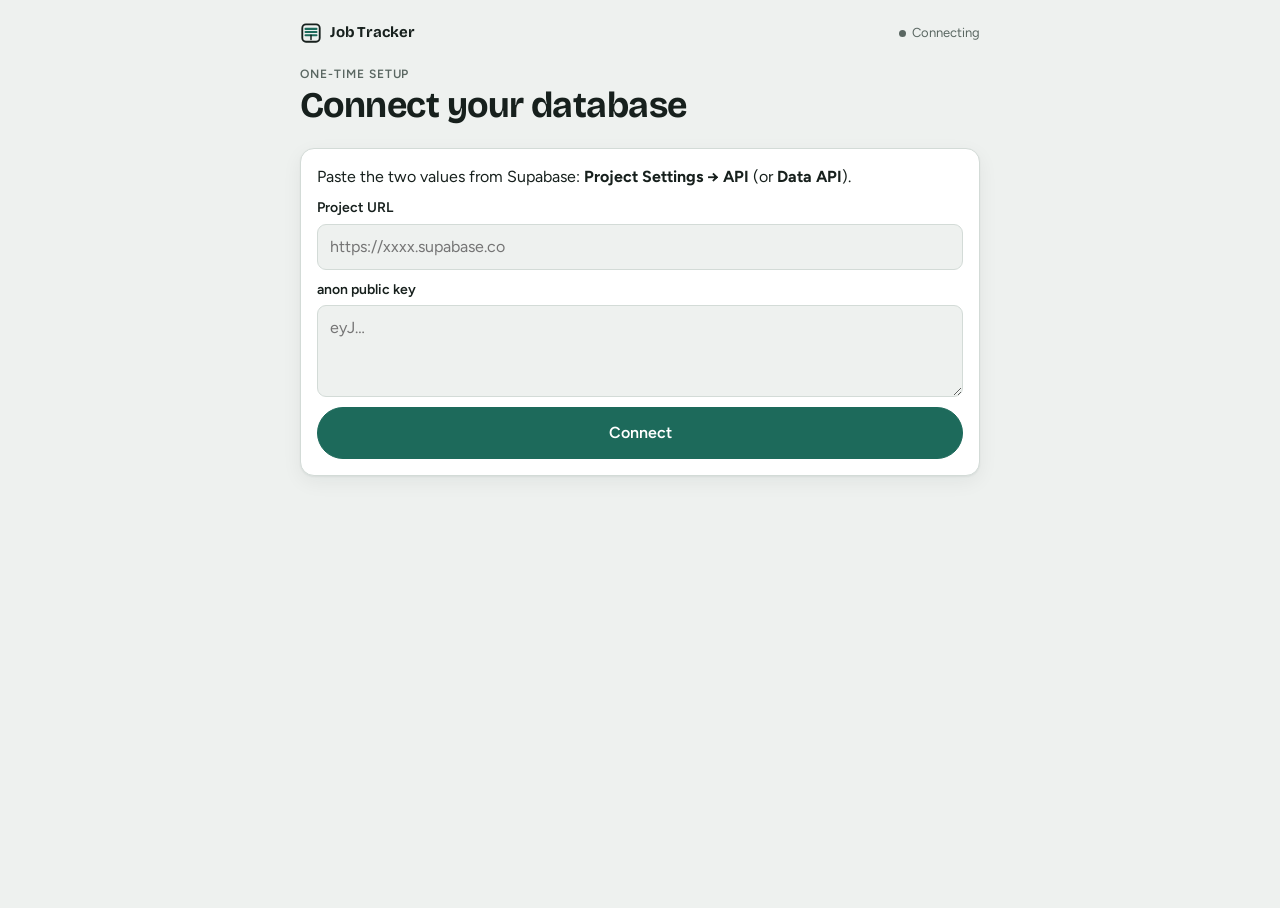
==== app/index.html @ e14c5227 "Job Tracker app: full-screen, offline-first, synced through Supabase Standalone installable web app " ====
<!doctype html>
<html lang="en">
<head>
<meta charset="utf-8">
<meta name="viewport" content="width=device-width, initial-scale=1, viewport-fit=cover">
<title>Job Tracker</title>
<meta name="description" content="Window covering jobs from first call to install check-in. Works offline and syncs between your devices.">
<meta name="theme-color" content="#eef1ef" media="(prefers-color-scheme: light)">
<meta name="theme-color" content="#0f1412" media="(prefers-color-scheme: dark)">
<meta name="apple-mobile-web-app-capable" content="yes">
<meta name="mobile-web-app-capable" content="yes">
<meta name="apple-mobile-web-app-title" content="Job Tracker">
<meta name="apple-mobile-web-app-status-bar-style" content="black-translucent">
<link rel="manifest" href="manifest.webmanifest">
<link rel="icon" href="icon.svg" type="image/svg+xml">
<link rel="apple-touch-icon" href="apple-touch-icon.png">
<link rel="preconnect" href="https://fonts.googleapis.com">
<link rel="preconnect" href="https://fonts.gstatic.com" crossorigin>
<link rel="stylesheet" href="https://fonts.googleapis.com/css2?family=Bricolage+Grotesque:opsz,wght@12..96,500;12..96,700&family=Figtree:wght@400;500;600;700&display=swap">
<style>
/* Layout: one narrow column like a phone app, fixed tab bar at the bottom, sheets slide up for every form.
   Look: cool stone neutrals with a deep fabric-teal accent; the job's progress is drawn as window slats. */
:root {
  --bg: #eef1ef;
  --surface: #ffffff;
  --sunk: #e3e8e5;
  --ink: #17201d;
  --muted: #5a6762;
  --line: #d3dbd7;
  --accent: #1d6a5b;
  --accent-ink: #ffffff;
  --accent-soft: #d6e9e3;
  --warn: #a8571f;
  --warn-soft: #f6e4d6;
  --danger: #b03a32;
  --ev-sales: #4f6d8f;
  --ev-measure: #82699a;
  --ev-install: #3f8256;
  --ev-meeting: #3d8590;
  --ev-other: #8c867c;
  --ev-prewire: #a8822f;
  --ev-service: #a9524a;
  --shadow: 0 1px 2px rgba(20, 35, 30, .06), 0 6px 20px rgba(20, 35, 30, .06);
  --font-display: "Bricolage Grotesque", "Figtree", system-ui, sans-serif;
  --font-body: "Figtree", system-ui, -apple-system, "Segoe UI", sans-serif;
  --r: 14px;
  --r-sm: 9px;
}
@media (prefers-color-scheme: dark) {
  :root:not([data-theme="light"]) {
    --bg: #0f1412; --surface: #182019; --sunk: #121815; --ink: #e4ebe7; --muted: #95a39d; --line: #2a3430;
    --accent: #5cbfa6; --accent-ink: #08201a; --accent-soft: #1b3830; --warn: #e39a62; --warn-soft: #3a2719; --danger: #ec7a70;
    --ev-sales: #7f9fc4; --ev-measure: #b29bcb; --ev-install: #73b98a; --ev-meeting: #6fb7c1; --ev-other: #aaa498; --ev-prewire: #d1ab5b; --ev-service: #d58479;
    --shadow: 0 1px 2px rgba(0, 0, 0, .3), 0 6px 20px rgba(0, 0, 0, .25);
    color-scheme: dark;
  }
}
:root[data-theme="dark"] {
  --bg: #0f1412; --surface: #182019; --sunk: #121815; --ink: #e4ebe7; --muted: #95a39d; --line: #2a3430;
  --accent: #5cbfa6; --accent-ink: #08201a; --accent-soft: #1b3830; --warn: #e39a62; --warn-soft: #3a2719; --danger: #ec7a70;
  --ev-sales: #7f9fc4; --ev-measure: #b29bcb; --ev-install: #73b98a; --ev-meeting: #6fb7c1; --ev-other: #aaa498; --ev-prewire: #d1ab5b; --ev-service: #d58479;
  --shadow: 0 1px 2px rgba(0, 0, 0, .3), 0 6px 20px rgba(0, 0, 0, .25);
  color-scheme: dark;
}

* { box-sizing: border-box; -webkit-tap-highlight-color: transparent; }
/* App-style scrolling: the page itself stays put and only the content scrolls, with no rubber-band stretch. */
html { height: 100%; overflow: hidden; overscroll-behavior: none; color-scheme: light; }
body { height: 100%; overflow-y: auto; overscroll-behavior: none; -webkit-overflow-scrolling: touch; touch-action: manipulation; }
button, a, .row, .day, .chip { -webkit-user-select: none; user-select: none; -webkit-touch-callout: none; }
body {
  background: var(--bg); color: var(--ink);
  font-family: var(--font-body); font-size: 16px; line-height: 1.45;
  -webkit-font-smoothing: antialiased;
  padding-left: max(16px, env(safe-area-inset-left, 0px));
  padding-right: max(16px, env(safe-area-inset-right, 0px));
}
button, input, select, textarea { font: inherit; color: inherit; }
a { color: var(--accent); }
:focus-visible { outline: 2px solid var(--accent); outline-offset: 2px; border-radius: 6px; }
.num { font-variant-numeric: tabular-nums; }

#app { max-width: 680px; margin: 0 auto; padding-block: calc(14px + env(safe-area-inset-top, 0px)) 110px; display: flex; flex-direction: column; gap: 22px; }

/* Top status line */
.topline { display: flex; align-items: center; justify-content: space-between; gap: 12px; font-size: 13px; color: var(--muted); }
.brand { display: flex; align-items: center; gap: 8px; font-family: var(--font-display); font-weight: 700; font-size: 15px; color: var(--ink); letter-spacing: -.01em; }
.brand svg { width: 22px; height: 22px; }
.sync { display: inline-flex; align-items: center; gap: 6px; }
.sync i { width: 7px; height: 7px; border-radius: 50%; background: var(--accent); display: inline-block; }
.sync.saving i { background: var(--warn); }
.sync.off i { background: var(--muted); }

h1, h2, h3 { font-family: var(--font-display); letter-spacing: -.015em; margin: 0; text-wrap: balance; }
h1 { font-size: clamp(28px, 7vw, 36px); line-height: 1.08; font-weight: 700; }
h2 { font-size: 19px; font-weight: 700; }
.eyebrow { font-size: 12px; font-weight: 600; letter-spacing: .08em; text-transform: uppercase; color: var(--muted); margin: 0 0 4px; }
.muted { color: var(--muted); }
.small { font-size: 14px; }
p { margin: 0; }

.section { display: flex; flex-direction: column; gap: 10px; }
.section-head { display: flex; align-items: baseline; justify-content: space-between; gap: 12px; }
.section-head .count { font-size: 14px; color: var(--muted); font-weight: 500; font-family: var(--font-body); }

.card { background: var(--surface); border: 1px solid var(--line); border-radius: var(--r); box-shadow: var(--shadow); }
.list { background: var(--surface); border: 1px solid var(--line); border-radius: var(--r); overflow: hidden; }
.list > * + * { border-top: 1px solid var(--line); }
.empty { padding: 18px; color: var(--muted); font-size: 15px; background: var(--surface); border: 1px dashed var(--line); border-radius: var(--r); }

/* Buttons */
.btn { display: inline-flex; align-items: center; justify-content: center; gap: 8px; min-height: 44px; padding: 0 16px; border-radius: 999px; border: 1px solid var(--line); background: var(--surface); font-weight: 600; font-size: 15px; cursor: pointer; text-decoration: none; color: var(--ink); white-space: nowrap; }
.btn:hover { border-color: var(--muted); }
.btn.primary { background: var(--accent); border-color: var(--accent); color: var(--accent-ink); }
.btn.primary:hover { filter: brightness(1.06); }
.btn.big { min-height: 52px; font-size: 16px; padding: 0 22px; width: 100%; }
.btn.ghost { background: transparent; }
.btn.danger { color: var(--danger); }
.btn.sm { min-height: 36px; padding: 0 12px; font-size: 14px; }
.btn svg { width: 18px; height: 18px; flex: none; }
.btn-row { display: flex; flex-wrap: wrap; gap: 8px; }
.link-btn { background: none; border: 0; padding: 4px 0; color: var(--accent); font-weight: 600; font-size: 15px; cursor: pointer; }
.icon-btn { width: 40px; height: 40px; border-radius: 50%; border: 1px solid var(--line); background: var(--surface); display: inline-grid; place-items: center; cursor: pointer; color: var(--ink); flex: none; }
.icon-btn svg { width: 18px; height: 18px; }

.quick { display: grid; grid-template-columns: repeat(3, 1fr); gap: 8px; }
.quick .btn { padding: 0 8px; font-size: 14px; }

/* Week strip */
.week { display: flex; flex-direction: column; gap: 10px; }
.week-nav { display: flex; align-items: center; justify-content: space-between; gap: 8px; }
.week-nav strong { font-family: var(--font-display); font-size: 17px; }
.days { display: grid; grid-template-columns: repeat(7, minmax(0, 1fr)); gap: 4px 4px; }
.day { display: flex; flex-direction: column; align-items: center; gap: 3px; padding: 8px 0 7px; border-radius: 12px; border: 1px solid transparent; background: none; cursor: pointer; min-width: 0; }
.day .dw { font-size: 11px; text-transform: uppercase; letter-spacing: .06em; color: var(--muted); font-weight: 600; }
.day .dn { font-size: 18px; font-weight: 600; font-variant-numeric: tabular-nums; line-height: 1.2; }
.day .dots { display: flex; gap: 3px; height: 6px; }
.day .dots i { width: 6px; height: 6px; border-radius: 50%; display: block; }
.day.today .dn { color: var(--accent); }
.day.sel { background: var(--surface); border-color: var(--line); box-shadow: var(--shadow); }
.day.sel.today { background: var(--accent); border-color: var(--accent); }
.day.sel.today .dn, .day.sel.today .dw { color: var(--accent-ink); }

/* Agenda rows */
.row { display: flex; align-items: flex-start; gap: 12px; padding: 13px 14px; width: 100%; text-align: left; background: none; border: 0; cursor: pointer; color: inherit; text-decoration: none; }
.row:hover { background: var(--sunk); }
.row .when { width: 52px; flex: none; font-size: 14px; font-weight: 600; font-variant-numeric: tabular-nums; padding-top: 1px; }
.row .when small { display: block; font-weight: 500; color: var(--muted); font-size: 12px; }
.row .bar { width: 4px; align-self: stretch; border-radius: 4px; flex: none; }
.row .body { flex: 1; min-width: 0; display: flex; flex-direction: column; gap: 2px; }
.row .t { font-weight: 600; overflow-wrap: anywhere; }
.row .s { font-size: 14px; color: var(--muted); overflow-wrap: anywhere; }
.row .end { flex: none; align-self: center; color: var(--muted); }
.row.done .t { text-decoration: line-through; color: var(--muted); font-weight: 500; }
.check { width: 24px; height: 24px; border-radius: 7px; border: 2px solid var(--muted); background: none; flex: none; display: grid; place-items: center; cursor: pointer; margin-top: 1px; color: var(--accent-ink); padding: 0; }
.check.on { background: var(--accent); border-color: var(--accent); }
.check svg { width: 14px; height: 14px; }
.tag { display: inline-flex; align-items: center; gap: 5px; font-size: 12px; font-weight: 600; padding: 3px 9px; border-radius: 999px; background: var(--sunk); color: var(--muted); white-space: nowrap; }
.tag.warn { background: var(--warn-soft); color: var(--warn); }
.tag.ok { background: var(--accent-soft); color: var(--accent); }

/* Jobs list */
.search { position: relative; }
.search input { width: 100%; min-height: 48px; border-radius: 999px; border: 1px solid var(--line); background: var(--surface); padding: 0 16px 0 44px; font-size: 16px; }
.search svg { position: absolute; left: 15px; top: 50%; transform: translateY(-50%); width: 18px; height: 18px; color: var(--muted); }
.chips { display: flex; gap: 6px; flex-wrap: wrap; }
.chip { min-height: 36px; padding: 0 14px; border-radius: 999px; border: 1px solid var(--line); background: var(--surface); font-weight: 600; font-size: 14px; cursor: pointer; }
.chip[aria-pressed="true"] { background: var(--ink); color: var(--bg); border-color: var(--ink); }
.job-row .slats-mini { flex: none; align-self: center; }
.stage-group { display: flex; flex-direction: column; gap: 8px; }
.stage-group h3 { font-size: 15px; font-family: var(--font-body); font-weight: 600; color: var(--muted); display: flex; justify-content: space-between; }

/* Slats: a job's progress drawn as six window slats */
.slats { display: grid; grid-template-columns: repeat(6, minmax(0, 1fr)); gap: 5px; background: none; border: 0; padding: 0; width: 100%; cursor: pointer; }
.slats span { height: 12px; border-radius: 3px; background: var(--sunk); border: 1px solid var(--line); position: relative; }
.slats span.on { background: var(--accent); border-color: var(--accent); }
.slats span.now { background: repeating-linear-gradient(-55deg, var(--accent) 0 5px, var(--accent-soft) 5px 9px); border-color: var(--accent); }
.slats-mini { display: grid; grid-template-rows: repeat(6, 3px); gap: 2px; width: 22px; }
.slats-mini i { display: block; border-radius: 1px; background: var(--line); }
.slats-mini i.on { background: var(--accent); }
.stage-labels { display: grid; grid-template-columns: repeat(6, minmax(0, 1fr)); gap: 5px; font-size: 11px; color: var(--muted); text-align: center; }
.stage-labels .now { color: var(--accent); font-weight: 700; }

/* Job page */
.back { display: inline-flex; align-items: center; gap: 4px; color: var(--muted); font-weight: 600; text-decoration: none; font-size: 15px; }
.back svg { width: 18px; height: 18px; }
.job-head { display: flex; flex-direction: column; gap: 8px; }
.job-head .addr { display: flex; align-items: center; gap: 8px; color: var(--muted); }
.next { padding: 16px; display: flex; flex-direction: column; gap: 10px; }
.next .why { font-size: 14px; color: var(--muted); }
.kv { display: grid; grid-template-columns: max-content 1fr; gap: 6px 16px; padding: 14px; font-size: 15px; }
.kv dt { color: var(--muted); }
.kv dd { margin: 0; min-width: 0; overflow-wrap: anywhere; }
.note-entry { padding: 13px 14px; display: flex; flex-direction: column; gap: 3px; }
.note-entry .meta { font-size: 13px; color: var(--muted); display: flex; gap: 8px; align-items: center; }
.note-entry .txt { white-space: pre-wrap; overflow-wrap: anywhere; }
.money { font-weight: 700; font-variant-numeric: tabular-nums; }
.room-head { padding: 9px 14px; font-size: 13px; font-weight: 700; letter-spacing: .05em; text-transform: uppercase; color: var(--muted); background: var(--sunk); }
.file-thumb { width: 44px; height: 44px; border-radius: 8px; flex: none; object-fit: cover; background: var(--sunk); display: grid; place-items: center; color: var(--muted); font-size: 11px; font-weight: 700; border: 1px solid var(--line); }
.person-line { display: flex; flex-wrap: wrap; gap: 4px 12px; font-size: 14px; color: var(--muted); }
.copy { background: none; border: 0; color: var(--accent); font-weight: 600; cursor: pointer; padding: 0; font-size: 14px; }

.banner { padding: 14px 16px; border-radius: var(--r); background: var(--accent-soft); color: var(--ink); font-size: 15px; display: flex; flex-direction: column; gap: 8px; }
.banner.warn { background: var(--warn-soft); }

/* Tab bar */
.tabbar { position: fixed; left: 0; right: 0; bottom: 0; z-index: 5; background: var(--surface); border-top: 1px solid var(--line);
  padding: 6px max(16px, env(safe-area-inset-right, 0px)) calc(6px + env(safe-area-inset-bottom, 0px)) max(16px, env(safe-area-inset-left, 0px)); }
.tabbar nav { max-width: 680px; margin: 0 auto; display: grid; grid-template-columns: repeat(3, 1fr); }
.tabbar a { display: flex; flex-direction: column; align-items: center; gap: 2px; padding: 6px 0; font-size: 12px; font-weight: 600; color: var(--muted); text-decoration: none; border-radius: 10px; }
.tabbar a svg { width: 22px; height: 22px; }
.tabbar a[aria-current="page"] { color: var(--accent); }

/* Sheet (all forms) */
dialog#sheet { border: 0; padding: 0; background: var(--surface); color: var(--ink); width: min(560px, 100%); max-width: 100%; max-height: 92dvh; border-radius: 20px 20px 0 0; margin: auto auto 0; box-shadow: 0 -10px 40px rgba(0, 0, 0, .2); }
@media (min-width: 640px) { dialog#sheet { border-radius: 20px; margin: auto; } }
dialog#sheet::backdrop { background: rgba(10, 18, 15, .45); }
.sheet-in { display: flex; flex-direction: column; max-height: 92dvh; }
.sheet-head { padding: 18px 20px 10px; display: flex; justify-content: space-between; align-items: flex-start; gap: 12px; }
.sheet-head h2 { font-size: 21px; }
.sheet-body { padding: 4px 20px 16px; overflow-y: auto; display: flex; flex-direction: column; gap: 14px; }
.sheet-foot { padding: 12px 20px calc(14px + env(safe-area-inset-bottom, 0px)); border-top: 1px solid var(--line); display: flex; gap: 8px; flex-wrap: wrap; }
.sheet-foot .btn { flex: 1; }
.field { display: flex; flex-direction: column; gap: 5px; min-width: 0; }
.field label, .field .lbl { font-size: 14px; font-weight: 600; }
.field input, .field select, .field textarea { width: 100%; min-height: 46px; border: 1px solid var(--line); border-radius: var(--r-sm); background: var(--bg); padding: 10px 12px; font-size: 16px; }
.field textarea { min-height: 90px; resize: vertical; }
.field .hint { font-size: 13px; color: var(--muted); }
.fields-2 { display: grid; grid-template-columns: 1fr 1fr; gap: 12px; }
.radios { display: flex; flex-wrap: wrap; gap: 6px; }
.radios input { position: absolute; opacity: 0; pointer-events: none; }
.radios label { min-height: 38px; padding: 0 14px; display: inline-flex; align-items: center; border-radius: 999px; border: 1px solid var(--line); font-weight: 600; font-size: 14px; cursor: pointer; background: var(--bg); }
.radios input:checked + label { background: var(--accent); color: var(--accent-ink); border-color: var(--accent); }
.radios input:focus-visible + label { outline: 2px solid var(--accent); outline-offset: 2px; }
.choices { display: flex; flex-direction: column; gap: 8px; }
.choices .btn { justify-content: flex-start; white-space: normal; text-align: left; min-height: 50px; border-radius: 12px; }
.choices .btn small { display: block; color: var(--muted); font-weight: 500; }
.sheet-context { color: var(--muted); font-size: 15px; }

#toast { position: fixed; left: 50%; bottom: calc(84px + env(safe-area-inset-bottom, 0px)); transform: translateX(-50%) translateY(20px); background: var(--ink); color: var(--bg); padding: 11px 18px; border-radius: 999px; font-weight: 600; font-size: 14px; opacity: 0; pointer-events: none; transition: opacity .2s, transform .2s; z-index: 50; max-width: calc(100% - 32px); text-align: center; }
#toast.show { opacity: 1; transform: translateX(-50%) translateY(0); }

.progress { height: 6px; border-radius: 6px; background: var(--sunk); overflow: hidden; }
.progress i { display: block; height: 100%; background: var(--accent); width: 0; transition: width .2s; }

@media (prefers-reduced-motion: reduce) { * { transition: none !important; } }
</style>

</head>
<body>
<div id="app" aria-live="polite"></div>
<div class="tabbar"><nav aria-label="Main">
  <a href="#today" data-tab="today"><svg viewBox="0 0 24 24" fill="none" stroke="currentColor" stroke-width="2" stroke-linecap="round" stroke-linejoin="round"><rect x="3" y="4.5" width="18" height="16" rx="3"/><path d="M3 9.5h18M8 3v3M16 3v3"/><circle cx="12" cy="15" r="1.6" fill="currentColor"/></svg>Today</a>
  <a href="#jobs" data-tab="jobs"><svg viewBox="0 0 24 24" fill="none" stroke="currentColor" stroke-width="2" stroke-linecap="round" stroke-linejoin="round"><rect x="3" y="3.5" width="18" height="17" rx="2.5"/><path d="M3 8h18M3 12.5h18M3 17h18"/></svg>Jobs</a>
  <a href="#more" data-tab="more"><svg viewBox="0 0 24 24" fill="none" stroke="currentColor" stroke-width="2" stroke-linecap="round"><circle cx="5" cy="12" r="1.6" fill="currentColor"/><circle cx="12" cy="12" r="1.6" fill="currentColor"/><circle cx="19" cy="12" r="1.6" fill="currentColor"/></svg>More</a>
</nav></div>
<dialog id="sheet"></dialog>
<div id="toast" role="status"></div>

<script src="supabase.js"></script>
<script>
(function () {
'use strict';

// ---------- Constants ----------
const STAGES = [
  { id: 'lead', label: 'New lead', short: 'Lead', sec: 'sales' },
  { id: 'consult', label: 'Sales calls', short: 'Sales', sec: 'sales' },
  { id: 'quoted', label: 'Quotes out', short: 'Quotes', sec: 'sales' },
  { id: 'measure', label: 'Final measure', short: 'Measure', sec: 'install' },
  { id: 'ordered', label: 'Ordered', short: 'Ordered', sec: 'install' },
  { id: 'install', label: 'Install', short: 'Install', sec: 'install' },
  { id: 'complete', label: 'Done', short: 'Done', sec: 'closed' },
  { id: 'lost', label: 'Lost', short: 'Lost', sec: 'closed' },
];
const OLD_STAGES = { quoting: 'consult', proposal: 'quoted', sold: 'measure', prewire: 'measure', waiting: 'measure', punch: 'install' };
const STEP_IDS = STAGES.slice(0, 6).map((s) => s.id);
const stage = (id) => STAGES.find((s) => s.id === id) || STAGES[0];
const stageIdx = (id) => (id === 'complete' ? 6 : STEP_IDS.indexOf(id));

const EVENT_TYPES = [
  { id: 'sales', label: 'Sales call', pick: true },
  { id: 'measure', label: 'Final measure', pick: true },
  { id: 'install', label: 'Install', pick: true },
  { id: 'meeting', label: 'Site visit', pick: true },
  { id: 'other', label: 'Other', pick: true },
  { id: 'prewire', label: 'Pre-wire / drill' },
  { id: 'service', label: 'Service / repair' },
];
const evType = (id) => EVENT_TYPES.find((t) => t.id === id) || EVENT_TYPES[4];
const evColor = (id) => `var(--ev-${evType(id).id})`;
// Booking one of these moves the job forward to that step.
const EVENT_STAGE = { sales: 'consult', measure: 'measure', install: 'install' };

const NOTE_TYPES = ['Note', 'Call', 'Text', 'Email', 'Visit'];
const ROLES = ['Homeowner', 'Interior Designer', 'Builder / GC', 'Contractor', 'Architect', 'Electrician', 'Low-voltage / AV', 'Property Manager', 'Vendor / Rep', 'Other'];
const SOURCES = ['Referral', 'Interior designer', 'Builder / contractor', 'Website', 'Showroom', 'Repeat customer', 'Home show', 'Phone call', 'Other'];
const CATEGORIES = ['Shades', 'Blinds', 'Shutters', 'Drapery', 'Outdoor Screens & Shades', 'Motorization / Controls', 'Hardware / Other'];
const BRANDS = ['Hunter Douglas', 'Lutron', 'Norman', 'Graber', 'Levolor', 'Alta', 'Lafayette', 'Draper', 'MechoShade', 'Bali', 'Sunburst', 'Polywood', 'Kirsch', 'Phantom Screens', 'Insolroll', 'Somfy', 'Hunter Douglas PowerView', 'Control4', 'Savant', 'Custom Workroom'];
const MOUNTS = ['Inside', 'Outside', 'Ceiling', 'Wall', 'Pocket'];
const CONTROLS = ['Cordless', 'Cord', 'Wand', 'Chain / loop', 'Motorized – hardwired', 'Motorized – battery', 'Motorized – plug-in', 'Manual crank'];
const ITEM_STATUSES = ['Quoted', 'Ordered', 'Received', 'Installed', 'Issue'];
const FILE_LABELS = ['Plans', 'Quote', 'Order sheet', 'Photo', 'Contract', 'Other'];
const AUTO_TASKS = { quoted: { title: 'Check in on the quotes', days: 4 }, complete: { title: 'Check in after install (happy? referrals? review?)', days: 14 } };

// ---------- Small helpers ----------
const $ = (s, el = document) => el.querySelector(s);
const esc = (s) => String(s ?? '').replace(/[&<>"']/g, (c) => ({ '&': '&amp;', '<': '&lt;', '>': '&gt;', '"': '&quot;', "'": '&#39;' })[c]);
const uid = () => Date.now().toString(36) + Math.random().toString(36).slice(2, 8);
const nowISO = () => new Date().toISOString();
const clone = (o) => JSON.parse(JSON.stringify(o ?? null));
const pad = (n) => String(n).padStart(2, '0');
const ymd = (d) => `${d.getFullYear()}-${pad(d.getMonth() + 1)}-${pad(d.getDate())}`;
const parseDay = (s) => { const [y, m, d] = s.split('-').map(Number); return new Date(y, m - 1, d); };
const today = () => ymd(new Date());
const addDays = (s, n) => { const d = parseDay(s); d.setDate(d.getDate() + n); return ymd(d); };
const dayDiff = (a, b) => Math.round((parseDay(b) - parseDay(a)) / 86400000);
const fmtDay = (s, o = { weekday: 'short', month: 'short', day: 'numeric' }) => (s ? parseDay(s).toLocaleDateString(undefined, o) : '');
const relDay = (s) => {
  if (!s) return '';
  const n = dayDiff(today(), s);
  if (n === 0) return 'Today';
  if (n === 1) return 'Tomorrow';
  if (n === -1) return 'Yesterday';
  if (n > 1 && n < 7) return parseDay(s).toLocaleDateString(undefined, { weekday: 'long' });
  return fmtDay(s, { month: 'short', day: 'numeric', year: parseDay(s).getFullYear() !== new Date().getFullYear() ? 'numeric' : undefined });
};
const fmtTime = (t) => {
  if (!t) return '';
  const [h, m] = t.split(':').map(Number);
  const ap = h >= 12 ? 'pm' : 'am';
  const hh = h % 12 || 12;
  return m ? `${hh}:${pad(m)}${ap}` : `${hh}${ap}`;
};
const money = (n) => (n === '' || n == null || isNaN(Number(n)) ? '' : Number(n).toLocaleString(undefined, { style: 'currency', currency: 'USD', maximumFractionDigits: 0 }));
const firstName = (name) => String(name || '').split(/[\s&]/)[0] || '';
const fmtSize = (b) => (b > 1e6 ? (b / 1e6).toFixed(1) + ' MB' : Math.max(1, Math.round(b / 1e3)) + ' KB');

const ICON = {
  back: '<svg viewBox="0 0 24 24" fill="none" stroke="currentColor" stroke-width="2.2" stroke-linecap="round" stroke-linejoin="round"><path d="M15 5l-7 7 7 7"/></svg>',
  prev: '<svg viewBox="0 0 24 24" fill="none" stroke="currentColor" stroke-width="2.2" stroke-linecap="round" stroke-linejoin="round"><path d="M15 5l-7 7 7 7"/></svg>',
  next: '<svg viewBox="0 0 24 24" fill="none" stroke="currentColor" stroke-width="2.2" stroke-linecap="round" stroke-linejoin="round"><path d="M9 5l7 7-7 7"/></svg>',
  plus: '<svg viewBox="0 0 24 24" fill="none" stroke="currentColor" stroke-width="2.2" stroke-linecap="round"><path d="M12 5v14M5 12h14"/></svg>',
  check: '<svg viewBox="0 0 24 24" fill="none" stroke="currentColor" stroke-width="3" stroke-linecap="round" stroke-linejoin="round"><path d="M5 12.5l4.5 4.5L19 7.5"/></svg>',
  search: '<svg viewBox="0 0 24 24" fill="none" stroke="currentColor" stroke-width="2.2" stroke-linecap="round"><circle cx="11" cy="11" r="7"/><path d="M20 20l-4-4"/></svg>',
  dots: '<svg viewBox="0 0 24 24" fill="currentColor"><circle cx="5" cy="12" r="2"/><circle cx="12" cy="12" r="2"/><circle cx="19" cy="12" r="2"/></svg>',
  close: '<svg viewBox="0 0 24 24" fill="none" stroke="currentColor" stroke-width="2.2" stroke-linecap="round"><path d="M6 6l12 12M18 6L6 18"/></svg>',
  chev: '<svg viewBox="0 0 24 24" width="18" height="18" fill="none" stroke="currentColor" stroke-width="2" stroke-linecap="round" stroke-linejoin="round"><path d="M9 5l7 7-7 7"/></svg>',
  logo: '<svg viewBox="0 0 24 24" fill="none"><rect x="2.5" y="2.5" width="19" height="19" rx="4" stroke="currentColor" stroke-width="2"/><path d="M6 7.5h12M6 11h12M6 14.5h12" stroke="var(--accent)" stroke-width="2.2" stroke-linecap="round"/><path d="M12 14.5V19" stroke="currentColor" stroke-width="1.6" stroke-linecap="round"/></svg>',
};

// ---------- Data ----------
// Everything is kept on this device first (so the app works with no internet),
// then synced to your own Supabase database whenever there's a connection.
const S = { jobs: new Map(), events: new Map(), tasks: new Map(), meta: { contacts: [] }, loaded: false, mode: 'starting', sb: null, user: null, syncError: '', lastSync: '', msg: '' };
const BAKED = { url: '', key: '' }; // Filled in once your database is set up, so every device just signs in.
const CFG_KEY = 'jt-config';

// Tiny IndexedDB helper: 'kv' holds saved data, 'blobs' holds files kept on this device.
const idb = (() => {
  let p;
  const open = () => p || (p = new Promise((res, rej) => {
    const r = indexedDB.open('job-tracker', 1);
    r.onupgradeneeded = () => { r.result.createObjectStore('kv'); r.result.createObjectStore('blobs'); };
    r.onsuccess = () => res(r.result);
    r.onerror = () => rej(r.error);
  }));
  const tx = (store, mode, fn) => open().then((db) => new Promise((res, rej) => {
    const t = db.transaction(store, mode);
    const q = fn(t.objectStore(store));
    t.oncomplete = () => res(q && q.result);
    t.onerror = () => rej(t.error);
    t.onabort = () => rej(t.error);
  }));
  return { get: (s, k) => tx(s, 'readonly', (o) => o.get(k)), set: (s, k, v) => tx(s, 'readwrite', (o) => o.put(v, k)), del: (s, k) => tx(s, 'readwrite', (o) => o.delete(k)) };
})();

let outbox = {};
let lastPull = '';
let outV = 0;
let persistT = 0;
function persistNow() {
  clearTimeout(persistT);
  if (!S.user) return Promise.resolve();
  return idb.set('kv', 'state:' + S.user.id, { jobs: all('jobs'), events: all('events'), tasks: all('tasks'), meta: S.meta, outbox, lastPull })
    .catch((e) => { console.error(e); toast('Couldn’t save on this device. It may be out of space.'); });
}
function persist() { clearTimeout(persistT); persistT = setTimeout(persistNow, 200); }
document.addEventListener('visibilitychange', () => { if (document.hidden) persistNow(); else syncSoon(50); });

function enqueue(coll, id, body) {
  outbox[coll + '/' + id] = { coll, id, body, v: `${++outV}:${Date.now()}`, at: Date.now() };
  persist();
  syncSoon();
}
function put(coll, obj) {
  if (!obj.id) obj.id = uid();
  if (!obj.createdAt) obj.createdAt = nowISO();
  obj.updatedAt = nowISO();
  const body = clone(obj);
  S[coll].set(obj.id, body);
  schedule();
  enqueue(coll, obj.id, body);
  return obj;
}
function del(coll, id) {
  S[coll].delete(id);
  schedule();
  enqueue(coll, id, null);
}
const get = (coll, id) => clone(S[coll].get(id));
const all = (coll) => [...S[coll].values()];

let syncing = false, syncAgain = false;
function syncSoon(ms = 400) { clearTimeout(syncSoon.t); syncSoon.t = setTimeout(sync, ms); }
async function sync() {
  if (!S.sb || !S.user || S.mode !== 'live' || !navigator.onLine) { schedule(); return; }
  if (syncing) { syncAgain = true; return; }
  syncing = true;
  try {
    await uploadPendingFiles();
    const items = Object.values(outbox);
    for (let i = 0; i < items.length; i += 200) {
      const chunk = items.slice(i, i + 200);
      const { error } = await S.sb.from('docs').upsert(chunk.map((it) => ({ user_id: S.user.id, coll: it.coll, id: it.id, body: it.body || {}, deleted: !it.body })), { onConflict: 'user_id,coll,id' });
      if (error) throw error;
      chunk.forEach((it) => { const k = it.coll + '/' + it.id; if (outbox[k] && outbox[k].v === it.v) delete outbox[k]; });
      persist();
    }
    await pull();
    S.syncError = '';
  } catch (e) {
    console.error(e);
    S.syncError = (e && (e.message || e.error_description)) || 'Unknown problem';
    if (/JWT|token|auth/i.test(S.syncError)) { const { data } = await S.sb.auth.getSession().catch(() => ({ data: {} })); if (!data || !data.session) { S.mode = 'signin'; S.msg = 'Please sign in again.'; } }
  } finally {
    syncing = false;
    schedule();
    if (syncAgain) { syncAgain = false; syncSoon(); }
  }
}
async function pull() {
  for (;;) {
    let q = S.sb.from('docs').select('coll,id,body,deleted,updated_at').order('updated_at', { ascending: true }).limit(1000);
    if (lastPull) q = q.gt('updated_at', lastPull);
    const { data, error } = await q;
    if (error) throw error;
    data.forEach(applyRemote);
    if (data.length) lastPull = data[data.length - 1].updated_at;
    if (data.length < 1000) break;
  }
  S.loaded = true;
  S.lastSync = nowISO();
  persist();
}
function applyRemote(r) {
  if (!r || !r.coll) return;
  if (outbox[r.coll + '/' + r.id]) return; // a change made here that hasn't been sent yet wins
  if (r.coll === 'meta') {
    if (r.id === 'contacts') S.meta.contacts = (r.body || {}).list || [];
    if (r.id === 'info') S.meta.lastBackup = (r.body || {}).lastBackup || '';
  } else if (S[r.coll] instanceof Map) {
    if (r.deleted) S[r.coll].delete(r.id); else S[r.coll].set(r.id, { ...r.body, id: r.id });
  }
  schedule();
}
window.addEventListener('online', () => { schedule(); syncSoon(50); });
window.addEventListener('offline', () => schedule());
setInterval(() => syncSoon(0), 30000);

// ----- Files: kept on this device right away, uploaded when there's a connection -----
const urlCache = new Map();
async function uploadPendingFiles() {
  for (const j of all('jobs')) {
    for (const f of j.files || []) {
      if (!f.pending) continue;
      const blob = await idb.get('blobs', f.id).catch(() => null);
      if (!blob) continue; // added on another device; that device uploads it
      const path = `${S.user.id}/${f.id}-${(f.name || 'file').replace(/[^\w.\-]+/g, '_')}`;
      const { error } = await S.sb.storage.from('files').upload(path, blob, { upsert: true, contentType: f.type || blob.type || undefined });
      if (error) throw error;
      const jj = get('jobs', j.id);
      const ff = jj && (jj.files || []).find((x) => x.id === f.id);
      if (ff) { ff.pending = false; ff.path = path; put('jobs', jj); }
    }
  }
}
async function fileUrl(f) {
  if (urlCache.has(f.id)) return urlCache.get(f.id);
  let u = '';
  if (f.path && S.sb && navigator.onLine) {
    const { data } = await S.sb.storage.from('files').createSignedUrl(f.path, 6 * 3600).catch(() => ({}));
    u = (data && data.signedUrl) || '';
  }
  if (!u) { const blob = await idb.get('blobs', f.id).catch(() => null); if (blob) u = URL.createObjectURL(blob); }
  if (u) urlCache.set(f.id, u);
  return u;
}
function hydrateFiles() {
  if (V.route !== 'job') return;
  const j = S.jobs.get(V.jobId);
  if (!j) return;
  (j.files || []).forEach((f) => {
    const img = document.querySelector(`[data-file-img="${f.id}"]`);
    const link = document.querySelector(`[data-file-link="${f.id}"]`);
    if (!img && !link) return;
    fileUrl(f).then((u) => {
      if (!u) return;
      const i2 = document.querySelector(`[data-file-img="${f.id}"]`);
      const l2 = document.querySelector(`[data-file-link="${f.id}"]`);
      if (i2) i2.src = u;
      if (l2) { l2.href = u; l2.hidden = false; }
    });
  });
}

function setStage(job, to) {
  if (job.stage === to) return;
  job.stage = to;
  job.stageHistory = job.stageHistory || [];
  job.stageHistory.push({ stage: to, at: nowISO() });
  // Reminders the app made for an earlier step are finished once the job moves on.
  all('tasks').forEach((t) => {
    if (t.jobId === job.id && !t.done && t.forStage && t.forStage !== to) put('tasks', { ...clone(t), done: true, doneAt: nowISO() });
  });
  const auto = AUTO_TASKS[to];
  if (auto) put('tasks', { title: auto.title, due: addDays(today(), auto.days), jobId: job.id, done: false, auto: true, forStage: to });
  put('jobs', job);
}
const jobEvents = (id) => all('events').filter((e) => e.jobId === id);
const jobTasks = (id) => all('tasks').filter((t) => t.jobId === id);
const evEnd = (e) => addDays(e.date, Math.max(1, Number(e.days) || 1) - 1);
const isActive = (j) => stage(j.stage).sec !== 'closed';
const client = (j) => (j.people || [])[0];

// The next thing that will happen on a job: an upcoming appointment or an open reminder.
function nextThing(j) {
  const t = today();
  const ev = jobEvents(j.id).filter((e) => evEnd(e) >= t && !e.done).sort((a, b) => (a.date + (a.start || '')).localeCompare(b.date + (b.start || '')))[0];
  const tk = jobTasks(j.id).filter((x) => !x.done).sort((a, b) => (a.due || '').localeCompare(b.due || ''))[0];
  if (tk && (!ev || tk.due <= ev.date)) return { kind: 'task', due: tk.due, text: tk.title, late: tk.due < t };
  if (ev) return { kind: 'event', due: ev.date, text: `${evType(ev.type).label}${ev.start ? ' ' + fmtTime(ev.start) : ''}`, late: false };
  return null;
}

// ---------- Rendering ----------
const V = { route: 'today', jobId: '', weekStart: '', sel: today(), filter: 'active', q: '' };
let raf = 0;
function schedule() { if (!raf) raf = requestAnimationFrame(() => { raf = 0; render(); }); }

function syncBadge() {
  const el = $('#sync');
  if (!el) return;
  const n = Object.keys(outbox).length + all('jobs').reduce((s, j) => s + (j.files || []).filter((f) => f.pending).length, 0);
  let cls = 'sync', txt = 'Synced';
  if (!navigator.onLine) { cls = 'sync off'; txt = n ? `Offline · ${n} waiting` : 'Offline'; }
  else if (S.syncError) { cls = 'sync saving'; txt = 'Sync problem'; }
  else if (n) { cls = 'sync saving'; txt = syncing ? 'Syncing' : `${n} waiting`; }
  else if (!S.loaded) { cls = 'sync off'; txt = 'Connecting'; }
  el.className = cls;
  el.innerHTML = `<i></i>${txt}`;
}

function parseHash() {
  const h = decodeURIComponent(location.hash.slice(1));
  if (h.startsWith('job-')) { V.route = 'job'; V.jobId = h.slice(4); }
  else V.route = ['jobs', 'more'].includes(h) ? h : 'today';
}
function go(h) { if (location.hash !== '#' + h) location.hash = h; else render(); }

function render() {
  const app = $('#app');
  const keepScroll = render.last === location.hash;
  const y = document.body.scrollTop;
  const head = `<div class="topline"><span class="brand">${ICON.logo}Job Tracker</span><span id="sync" class="sync off"><i></i></span></div>`;
  let body = '';
  const tb = $('.tabbar');
  if (tb) tb.hidden = S.mode !== 'live';
  if (S.mode === 'setup') body = viewSetup();
  else if (S.mode === 'signin') body = viewSignIn();
  else if (S.mode === 'starting') body = '';
  else if (V.route === 'job') body = viewJob();
  else if (V.route === 'jobs') body = viewJobs();
  else if (V.route === 'more') body = viewMore();
  else body = viewToday();
  // Keep the search box (and what's typed in it) when the list re-renders.
  const search = $('#q');
  const hadFocus = search && document.activeElement === search;
  const caret = search ? search.selectionStart : 0;
  app.innerHTML = head + body;
  if (hadFocus && $('#q')) { $('#q').focus(); try { $('#q').setSelectionRange(caret, caret); } catch (e) {} }
  document.querySelectorAll('.tabbar a').forEach((a) => a.setAttribute('aria-current', a.dataset.tab === (V.route === 'job' ? 'jobs' : V.route) ? 'page' : 'false'));
  syncBadge();
  document.body.scrollTop = keepScroll ? y : 0;
  render.last = location.hash;
  hydrateFiles();
}

function loadingNote() {
  if (S.syncError && navigator.onLine) return `<div class="banner warn"><strong>Can’t sync right now.</strong><span>Your changes are safe on this device and will sync once this is fixed. (${esc(S.syncError)})</span></div>`;
  if (!S.loaded) return navigator.onLine ? `<div class="banner"><span>Loading your jobs…</span></div>` : `<div class="banner warn"><strong>You’re offline.</strong><span>Your jobs will appear once this device connects for the first time.</span></div>`;
  return '';
}

// ----- Setup and sign in -----
function viewSetup() {
  return `<header><p class="eyebrow">One-time setup</p><h1>Connect your database</h1></header>
  <div class="card next">
    <p>Paste the two values from Supabase: <strong>Project Settings → API</strong> (or <strong>Data API</strong>).</p>
    <form id="setup-form" class="section" novalidate>
      <div class="field"><label for="cfg-url">Project URL</label><input id="cfg-url" type="url" placeholder="https://xxxx.supabase.co" autocomplete="off" autocapitalize="off" spellcheck="false"></div>
      <div class="field"><label for="cfg-key">anon public key</label><textarea id="cfg-key" rows="3" placeholder="eyJ…" autocapitalize="off" spellcheck="false"></textarea></div>
      <button class="btn primary big" type="submit">Connect</button>
    </form>
  </div>`;
}
function viewSignIn() {
  return `<header><p class="eyebrow">Job Tracker</p><h1>Sign in</h1></header>
  ${S.msg ? `<div class="banner">${esc(S.msg)}</div>` : ''}
  ${navigator.onLine ? '' : '<div class="banner warn">You’re offline. Signing in needs internet the first time.</div>'}
  <div class="card next">
    <form id="signin-form" class="section" novalidate>
      <div class="field"><label for="si-email">Email</label><input id="si-email" type="email" autocomplete="username" autocapitalize="off"></div>
      <div class="field"><label for="si-pass">Password</label><input id="si-pass" type="password" autocomplete="current-password"></div>
      <button class="btn primary big" type="submit" data-mode="in">Sign in</button>
      <button class="btn big" type="button" data-act="signup">Create my account</button>
    </form>
  </div>
  <p class="small muted">Use the same email and password on your phone, iPad and computer to see the same jobs.</p>`;
}

// ----- Today -----
function dayItems(day) {
  const evs = all('events').filter((e) => e.date <= day && evEnd(e) >= day).sort((a, b) => (a.start || '99').localeCompare(b.start || '99'));
  const tks = all('tasks').filter((t) => t.due === day).sort((a, b) => (a.done - b.done) || (a.time || '99').localeCompare(b.time || '99'));
  return { evs, tks };
}

function evRow(e, day) {
  const j = e.jobId && S.jobs.get(e.jobId);
  const n = Number(e.days) || 1;
  const dayNo = day ? dayDiff(e.date, day) + 1 : 0;
  const when = e.start ? fmtTime(e.start) : 'All day';
  const sub = [j ? j.name : '', n > 1 && day ? `Day ${dayNo} of ${n}` : '', e.location && (!j || e.location !== j.address) ? e.location : ''].filter(Boolean).join(' · ');
  return `<button class="row${e.done ? ' done' : ''}" data-act="event" data-id="${e.id}">
    <span class="when">${esc(when)}${e.end ? `<small>to ${esc(fmtTime(e.end))}</small>` : ''}</span>
    <span class="bar" style="background:${evColor(e.type)}"></span>
    <span class="body"><span class="t">${esc(j ? evType(e.type).label : e.title || evType(e.type).label)}</span>${sub ? `<span class="s">${esc(sub)}</span>` : ''}</span>
  </button>`;
}
function taskRow(t, showDue, hideJob) {
  const j = !hideJob && t.jobId && S.jobs.get(t.jobId);
  const late = !t.done && t.due && t.due < today();
  const sub = [showDue ? (late ? `Due ${relDay(t.due)}` : relDay(t.due)) : '', t.time ? fmtTime(t.time) : '', j ? j.name : ''].filter(Boolean).join(' · ');
  return `<div class="row${t.done ? ' done' : ''}" data-act="task" data-id="${t.id}" role="button" tabindex="0">
    <button class="check${t.done ? ' on' : ''}" data-act="tick" data-id="${t.id}" aria-label="${t.done ? 'Mark not done' : 'Mark done'}">${t.done ? ICON.check : ''}</button>
    <span class="body"><span class="t">${esc(t.title)}</span>${sub ? `<span class="s">${late ? `<span class="tag warn">Overdue</span> ` : ''}${esc(sub)}</span>` : ''}</span>
  </div>`;
}

function viewToday() {
  const t = today();
  if (!V.weekStart) V.weekStart = addDays(t, -parseDay(t).getDay());
  const days = Array.from({ length: 14 }, (_, i) => addDays(V.weekStart, i));
  const ws = parseDay(days[0]), we = parseDay(days[13]);
  const range = ws.getMonth() === we.getMonth()
    ? `${ws.toLocaleDateString(undefined, { month: 'long' })} ${ws.getDate()}–${we.getDate()}`
    : `${fmtDay(days[0], { month: 'short', day: 'numeric' })} – ${fmtDay(days[13], { month: 'short', day: 'numeric' })}`;
  const cell = (d) => {
    const { evs, tks } = dayItems(d);
    const dots = evs.slice(0, 3).map((e) => `<i style="background:${evColor(e.type)}"></i>`).join('') + (tks.some((x) => !x.done) ? '<i style="background:var(--muted)"></i>' : '');
    const dt = parseDay(d);
    return `<button class="day${d === t ? ' today' : ''}${d === V.sel ? ' sel' : ''}" data-act="pick-day" data-day="${d}" aria-label="${esc(fmtDay(d, { weekday: 'long', month: 'long', day: 'numeric' }))}">
      ${d < days[7] ? `<span class="dw">${dt.toLocaleDateString(undefined, { weekday: 'narrow' })}</span>` : ''}<span class="dn">${dt.getDate()}</span><span class="dots">${dots}</span></button>`;
  };
  const strip = days.map(cell).join('');

  // What needs attention
  const overdue = all('tasks').filter((x) => !x.done && x.due && x.due < t).sort((a, b) => a.due.localeCompare(b.due));
  const unnoted = all('events').filter((e) => !e.done && evEnd(e) < t && e.jobId && S.jobs.has(e.jobId)).sort((a, b) => b.date.localeCompare(a.date));
  const stuck = all('jobs').filter((j) => isActive(j) && !nextThing(j));
  let needs = '';
  if (overdue.length || unnoted.length || stuck.length) {
    needs = `<section class="section"><div class="section-head"><h2>Needs you</h2><span class="count">${overdue.length + unnoted.length + stuck.length}</span></div><div class="list">
      ${unnoted.map((e) => `<button class="row" data-act="how" data-id="${e.id}"><span class="bar" style="background:${evColor(e.type)}"></span><span class="body"><span class="t">How did the ${esc(evType(e.type).label.toLowerCase())} go?</span><span class="s">${esc(S.jobs.get(e.jobId).name)} · ${esc(relDay(e.date))}</span></span><span class="end">${ICON.chev}</span></button>`).join('')}
      ${overdue.map((x) => taskRow(x, true)).join('')}
      ${stuck.slice(0, 4).map((j) => `<a class="row" href="#job-${j.id}"><span class="bar" style="background:var(--warn)"></span><span class="body"><span class="t">${esc(j.name)}</span><span class="s"><span class="tag warn">No next step</span> ${esc(stage(j.stage).label)}</span></span><span class="end">${ICON.chev}</span></a>`).join('')}
      ${stuck.length > 4 ? `<a class="row" href="#jobs"><span class="body"><span class="s">${stuck.length - 4} more jobs with no next step</span></span><span class="end">${ICON.chev}</span></a>` : ''}
    </div></section>`;
  }

  const { evs, tks } = dayItems(V.sel);
  const selLabel = V.sel === t ? 'Today' : relDay(V.sel);
  const dayList = evs.length || tks.length
    ? `<div class="list">${evs.map((e) => evRow(e, V.sel)).join('')}${tks.map((x) => taskRow(x, false)).join('')}</div>`
    : `<div class="empty">Nothing on ${V.sel === t ? 'today' : esc(fmtDay(V.sel, { weekday: 'long', month: 'long', day: 'numeric' }))}.</div>`;

  let ahead = '';
  if (V.sel === t) {
    const groups = [];
    for (let i = 1; i <= 14; i++) {
      const d = addDays(t, i);
      const it = dayItems(d);
      const evStart = it.evs.filter((e) => e.date === d);
      const tOpen = it.tks.filter((x) => !x.done);
      if (evStart.length || tOpen.length) groups.push(`<div class="room-head">${esc(i < 7 ? relDay(d) : parseDay(d).toLocaleDateString(undefined, { weekday: 'long' }))} · ${esc(fmtDay(d, { month: 'short', day: 'numeric' }))}</div>${evStart.map((e) => evRow(e, d)).join('')}${tOpen.map((x) => taskRow(x, false)).join('')}`);
    }
    ahead = `<section class="section"><div class="section-head"><h2>Next 2 weeks</h2></div>${groups.length ? `<div class="list">${groups.join('')}</div>` : '<div class="empty">Nothing booked for the next two weeks.</div>'}</section>`;
  }

  const firstRun = S.loaded && !S.jobs.size
    ? `<div class="banner"><strong>Start here</strong><span>Add your first job, or bring in everything from the old app.</span><div class="btn-row"><button class="btn primary sm" data-act="new-job">${ICON.plus}New job</button><a class="btn sm" href="#more">Bring in old data</a></div></div>` : '';

  return `${loadingNote()}${firstRun}
  <header><p class="eyebrow">${esc(parseDay(t).toLocaleDateString(undefined, { weekday: 'long' }))}</p><h1>${esc(fmtDay(t, { month: 'long', day: 'numeric' }))}</h1></header>
  <div class="quick">
    <button class="btn primary" data-act="new-job">${ICON.plus}Job</button>
    <button class="btn" data-act="new-event">${ICON.plus}Appointment</button>
    <button class="btn" data-act="new-task">${ICON.plus}Reminder</button>
  </div>
  ${needs}
  <section class="week">
    <div class="week-nav"><button class="icon-btn" data-act="week" data-n="-7" aria-label="Previous week">${ICON.prev}</button><strong>${esc(range)}</strong><button class="icon-btn" data-act="week" data-n="7" aria-label="Next week">${ICON.next}</button></div>
    <div class="days">${strip}</div>
  </section>
  <section class="section"><div class="section-head"><h2>${esc(selLabel)}</h2>${V.sel !== t ? `<button class="link-btn" data-act="go-today">Back to today</button>` : ''}</div>${dayList}</section>
  ${ahead}`;
}

// ----- Jobs list -----
function slatsMini(j) {
  const n = stageIdx(j.stage);
  return `<span class="slats-mini" aria-hidden="true">${STEP_IDS.map((_, i) => `<i class="${i <= n ? 'on' : ''}"></i>`).join('')}</span>`;
}
function jobRow(j) {
  const nt = isActive(j) ? nextThing(j) : null;
  const c = client(j);
  const sub = [c && c.name !== j.name ? c.name : '', j.address].filter(Boolean).join(' · ');
  const next = !isActive(j) ? `<span class="tag">${esc(stage(j.stage).label)}</span>`
    : nt ? `<span class="tag ${nt.late ? 'warn' : 'ok'}">${esc(relDay(nt.due))}</span> ${esc(nt.text)}`
    : `<span class="tag warn">No next step</span>`;
  return `<a class="row job-row" href="#job-${j.id}">${slatsMini(j)}<span class="body"><span class="t">${esc(j.name)}</span>${sub ? `<span class="s">${esc(sub)}</span>` : ''}<span class="s">${next}</span></span><span class="end">${ICON.chev}</span></a>`;
}
function searchText(j) {
  return [j.name, j.address, j.about, j.referredBy, j.source,
    ...(j.people || []).flatMap((p) => [p.name, p.company, p.phone, p.email, p.role]),
    ...(j.log || []).map((l) => l.text), ...(j.quotes || []).map((q) => q.name + ' ' + (q.note || '')),
    ...(j.items || []).flatMap((i) => [i.room, i.brand, i.product, i.color]), ...(j.files || []).map((f) => f.name)].join(' ').toLowerCase();
}
function viewJobs() {
  const jobs = all('jobs');
  const q = V.q.trim().toLowerCase();
  const counts = { active: jobs.filter(isActive).length, complete: jobs.filter((j) => j.stage === 'complete').length, lost: jobs.filter((j) => j.stage === 'lost').length };
  let list = '';
  if (q) {
    const hits = jobs.filter((j) => searchText(j).includes(q)).sort((a, b) => (b.updatedAt || '').localeCompare(a.updatedAt || ''));
    const people = (S.meta.contacts || []).filter((c) => [c.name, c.company, c.phone, c.email, c.role].join(' ').toLowerCase().includes(q)).slice(0, 20);
    list = (hits.length ? `<div class="list">${hits.map(jobRow).join('')}</div>` : `<div class="empty">No jobs match “${esc(V.q)}”.</div>`)
      + (people.length ? `<section class="section"><h2>Contacts</h2><div class="list">${people.map(contactRow).join('')}</div></section>` : '');
  } else if (V.filter === 'active') {
    const groups = STAGES.slice(0, 6).map((s) => {
      const js = jobs.filter((j) => j.stage === s.id).sort((a, b) => (b.updatedAt || '').localeCompare(a.updatedAt || ''));
      return js.length ? `<div class="stage-group"><h3><span>${esc(s.label)}</span><span>${js.length}</span></h3><div class="list">${js.map(jobRow).join('')}</div></div>` : '';
    }).join('');
    list = groups || `<div class="empty">No active jobs. Tap <strong>New job</strong> to add one.</div>`;
  } else {
    const js = jobs.filter((j) => j.stage === V.filter).sort((a, b) => (b.updatedAt || '').localeCompare(a.updatedAt || ''));
    list = js.length ? `<div class="list">${js.map(jobRow).join('')}</div>` : `<div class="empty">Nothing here yet.</div>`;
  }
  const chip = (id, label) => `<button class="chip" data-act="filter" data-f="${id}" aria-pressed="${V.filter === id && !q}">${label} <span class="muted num">${counts[id]}</span></button>`;
  return `${loadingNote()}
  <header class="section-head"><h1>Jobs</h1><button class="btn primary sm" data-act="new-job">${ICON.plus}New job</button></header>
  <div class="search">${ICON.search}<input id="q" type="search" placeholder="Search names, addresses, notes, products" value="${esc(V.q)}" autocomplete="off" aria-label="Search jobs"></div>
  <div class="chips">${chip('active', 'Active')}${chip('complete', 'Done')}${chip('lost', 'Lost')}</div>
  <div class="section" id="job-list">${list}</div>`;
}
function contactRow(c) {
  return `<div class="note-entry"><strong>${esc(c.name)}</strong><span class="person-line">${[c.role, c.company].filter(Boolean).map(esc).join(' · ')}</span>
    <span class="person-line">${c.phone ? `<span class="num">${esc(c.phone)}</span><button class="copy" data-act="copy" data-v="${esc(c.phone)}">Copy</button>` : ''}${c.email ? `<span>${esc(c.email)}</span><button class="copy" data-act="copy" data-v="${esc(c.email)}">Copy</button>` : ''}</span>
    ${c.notes ? `<span class="small muted">${esc(c.notes)}</span>` : ''}</div>`;
}

// ----- Job page -----
const NEXT = {
  lead: { why: 'Book a visit to see the windows and talk options.', main: ['book-sales', 'Book a sales call'] },
  consult: { why: 'Put together pricing. Add one quote per option.', main: ['add-quote', 'Add a quote'] },
  quoted: { why: 'Waiting to hear back on the quotes.', main: ['said-yes', 'They said yes'], alt: [['add-quote', 'Add another quote'], ['mark-lost', 'They passed']] },
  measure: { why: 'Measure every window, then place the order.', main: ['ordered', 'Measured, order placed'], alt: [['book-measure', 'Book the final measure']] },
  ordered: { why: 'Waiting on product from the manufacturer.', main: ['book-install', 'Product is in: book install'] },
  install: { why: 'Install, program any motors, walk through with the client.', main: ['finish', 'Job finished'], alt: [['book-install', 'Book another install day']] },
  complete: { why: 'This job is finished.', main: ['reopen', 'Reopen job'] },
  lost: { why: 'This job didn’t go ahead.', main: ['reopen', 'Reopen job'] },
};
function viewJob() {
  const j = S.jobs.get(V.jobId);
  if (!j) return `${loadingNote()}<a class="back" href="#jobs">${ICON.back}Jobs</a>${S.loaded ? '<div class="empty">This job was deleted or the link is wrong.</div>' : ''}`;
  const n = stageIdx(j.stage);
  const st = stage(j.stage);
  const since = (j.stageHistory || []).filter((h) => h.stage === j.stage).pop();
  const nx = NEXT[j.stage] || NEXT.lead;
  const t = today();

  const evs = jobEvents(j.id).sort((a, b) => (a.date + (a.start || '')).localeCompare(b.date + (b.start || '')));
  const upcoming = evs.filter((e) => evEnd(e) >= t || !e.done);
  const tks = jobTasks(j.id).filter((x) => !x.done).sort((a, b) => (a.due || '').localeCompare(b.due || ''));
  const coming = upcoming.map((e) => {
    const past = evEnd(e) < t;
    return past ? `<button class="row" data-act="how" data-id="${e.id}"><span class="when">${esc(fmtDay(e.date, { month: 'short', day: 'numeric' }))}</span><span class="bar" style="background:${evColor(e.type)}"></span><span class="body"><span class="t">${esc(evType(e.type).label)}</span><span class="s"><span class="tag warn">Add how it went</span></span></span></button>`
      : `<button class="row" data-act="event" data-id="${e.id}"><span class="when">${esc(relDay(e.date) === 'Today' ? 'Today' : fmtDay(e.date, { month: 'short', day: 'numeric' }))}<small>${esc(e.start ? fmtTime(e.start) : 'All day')}</small></span><span class="bar" style="background:${evColor(e.type)}"></span><span class="body"><span class="t">${esc(evType(e.type).label)}${Number(e.days) > 1 ? ` · ${e.days} days` : ''}</span>${e.notes ? `<span class="s">${esc(e.notes)}</span>` : ''}</span></button>`;
  }).join('') + tks.map((x) => taskRow(x, true, true)).join('');

  const log = (j.log || []).slice().sort((a, b) => (b.date || '').localeCompare(a.date || ''));
  const quotes = j.quotes || [];
  const items = j.items || [];
  const rooms = [...new Set(items.map((i) => i.room || 'No room'))];
  const itemsTotal = items.reduce((s, i) => s + (Number(i.price) || 0) * (Number(i.qty) || 1), 0);
  const files = (j.files || []).slice().sort((a, b) => (b.addedAt || '').localeCompare(a.addedAt || ''));
  const people = j.people || [];

  return `${loadingNote()}
  <a class="back" href="#jobs">${ICON.back}Jobs</a>
  <header class="job-head">
    <div class="section-head"><h1>${esc(j.name)}</h1><button class="icon-btn" data-act="job-menu" aria-label="More actions">${ICON.dots}</button></div>
    ${j.address ? `<div class="addr"><span>${esc(j.address)}</span><button class="copy" data-act="copy" data-v="${esc(j.address)}">Copy</button></div>` : ''}
  </header>

  <section class="section" aria-label="Progress">
    ${j.stage === 'lost' ? '' : `<button class="slats" data-act="change-stage" aria-label="Step: ${esc(st.label)}. Change step">${STEP_IDS.map((_, i) => `<span class="${i < n || n === 6 ? 'on' : i === n ? 'now' : ''}"></span>`).join('')}</button>
    <div class="stage-labels" aria-hidden="true">${STAGES.slice(0, 6).map((s, i) => `<span class="${i === n ? 'now' : ''}">${esc(s.short)}</span>`).join('')}</div>`}
    <div class="card next">
      <p class="eyebrow">${esc(st.label)}${since ? ` · since ${esc(fmtDay(since.at.slice(0, 10), { month: 'short', day: 'numeric' }))}` : ''}</p>
      <p class="why">${esc(nx.why)}</p>
      <button class="btn primary big" data-act="${nx.main[0]}">${esc(nx.main[1])}</button>
      ${nx.alt ? `<div class="btn-row">${nx.alt.map(([a, l]) => `<button class="btn sm" data-act="${a}">${esc(l)}</button>`).join('')}</div>` : ''}
    </div>
  </section>

  <section class="section"><div class="section-head"><h2>Coming up</h2><button class="btn sm" data-act="add-coming">${ICON.plus}Add</button></div>
    ${coming ? `<div class="list">${coming}</div>` : '<div class="empty">Nothing booked. Add an appointment or a reminder so this job doesn’t slip.</div>'}</section>

  <section class="section"><div class="section-head"><h2>Notes <span class="count">${log.length || ''}</span></h2><button class="btn sm" data-act="add-note">${ICON.plus}Note</button></div>
    ${log.length ? `<div class="list">${log.map((l) => `<button class="row note-entry" data-act="edit-note" data-id="${l.id}" style="display:flex"><span class="meta"><span class="tag">${esc(l.type || 'Note')}</span>${esc(relDay(l.date))}${l.who ? ` · ${esc(l.who)}` : ''}</span><span class="txt">${esc(l.text)}</span></button>`).join('')}</div>`
      : '<div class="empty">What you talked about and decided goes here.</div>'}</section>

  <section class="section"><div class="section-head"><h2>Quotes <span class="count">${quotes.length || ''}</span></h2><button class="btn sm" data-act="add-quote">${ICON.plus}Quote</button></div>
    ${quotes.length ? `<div class="list">${quotes.map((q) => `<button class="row" data-act="edit-quote" data-id="${q.id}"><span class="body"><span class="t">${esc(q.name)} ${q.chosen ? '<span class="tag ok">Chosen</span>' : ''}</span><span class="s">${[q.note, q.fileId ? 'PDF attached' : '', q.date ? relDay(q.date) : ''].filter(Boolean).map(esc).join(' · ')}</span></span><span class="money">${esc(money(q.amount))}</span></button>`).join('')}</div>`
      : '<div class="empty">No quotes yet. Add one per option or price range, with its PDF.</div>'}</section>

  <section class="section"><div class="section-head"><h2>Products <span class="count">${items.length ? `${items.length} · ${money(itemsTotal)}` : ''}</span></h2><button class="btn sm" data-act="add-item">${ICON.plus}Product</button></div>
    ${items.length ? `<div class="list">${rooms.map((r) => `<div class="room-head">${esc(r)}</div>${items.filter((i) => (i.room || 'No room') === r).map((i) => `<button class="row" data-act="edit-item" data-id="${i.id}"><span class="body"><span class="t">${esc([i.location, [i.brand, i.product].filter(Boolean).join(' ')].filter(Boolean).join(' · ') || 'Window')}</span><span class="s num">${esc([i.color, i.width || i.height ? `${i.width || '?'}″ × ${i.height || '?'}″` : '', i.mount ? i.mount + ' mount' : '', i.control, Number(i.qty) > 1 ? `×${i.qty}` : ''].filter(Boolean).join(' · '))}</span></span><span class="tag ${i.status === 'Issue' ? 'warn' : i.status === 'Installed' ? 'ok' : ''}">${esc(i.status || 'Quoted')}</span></button>`).join('')}`).join('')}</div>`
      : '<div class="empty">Windows by room: size, product, color, mount, and control.</div>'}</section>

  <section class="section"><div class="section-head"><h2>People</h2><button class="btn sm" data-act="add-person">${ICON.plus}Person</button></div>
    ${people.length ? `<div class="list">${people.map((p, i) => `<div class="note-entry"><div class="section-head"><strong>${esc(p.name)}</strong><button class="link-btn" data-act="edit-person" data-i="${i}">Edit</button></div>
      <span class="person-line">${[p.role, p.company].filter(Boolean).map(esc).join(' · ')}</span>
      <span class="person-line">${p.phone ? `<span class="num">${esc(p.phone)}</span><button class="copy" data-act="copy" data-v="${esc(p.phone)}">Copy</button>` : ''}${p.email ? `<span>${esc(p.email)}</span><button class="copy" data-act="copy" data-v="${esc(p.email)}">Copy</button>` : ''}</span>
      ${p.notes ? `<span class="small muted">${esc(p.notes)}</span>` : ''}</div>`).join('')}</div>`
      : '<div class="empty">Homeowner, designer, builder: anyone on this job.</div>'}</section>

  <section class="section"><div class="section-head"><h2>Files <span class="count">${files.length || ''}</span></h2><button class="btn sm" data-act="add-file">${ICON.plus}File</button></div>
    ${files.length ? `<div class="list">${files.map(fileRow).join('')}</div>` : '<div class="empty">Plans, quote PDFs, order sheets, and photos.</div>'}</section>

  <section class="section"><div class="section-head"><h2>Details</h2><button class="link-btn" data-act="edit-job">Edit</button></div>
    <dl class="card kv">
      ${j.source ? `<dt>Found you</dt><dd>${esc(j.source)}</dd>` : ''}
      ${j.referredBy ? `<dt>Referred by</dt><dd>${esc(j.referredBy)}</dd>` : ''}
      ${j.value ? `<dt>Est. value</dt><dd class="num">${esc(money(j.value))}</dd>` : ''}
      ${j.about ? `<dt>About</dt><dd style="white-space:pre-wrap">${esc(j.about)}</dd>` : ''}
      <dt>Added</dt><dd>${esc(fmtDay((j.createdAt || nowISO()).slice(0, 10), { month: 'short', day: 'numeric', year: 'numeric' }))}</dd>
    </dl></section>`;
}
function fileRow(f) {
  const isImg = /^image\//.test(f.type || '');
  const ext = (f.name.split('.').pop() || 'file').slice(0, 4).toUpperCase();
  const thumb = isImg ? `<img class="file-thumb" data-file-img="${f.id}" alt="">` : `<span class="file-thumb">${esc(ext)}</span>`;
  return `<div class="row" style="cursor:default">${thumb}<span class="body"><span class="t">${esc(f.name)}</span><span class="s">${[f.label, f.size ? fmtSize(f.size) : '', f.note, f.pending ? 'Waiting to upload' : '', f.missing ? 'Not brought over from the old app' : ''].filter(Boolean).map(esc).join(' · ')}</span></span><a class="btn sm" data-file-link="${f.id}" target="_blank" rel="noopener" hidden>Open</a><button class="icon-btn" data-act="file-menu" data-id="${f.id}" aria-label="File options">${ICON.dots}</button></div>`;
}

// ----- More -----
function viewMore() {
  const contacts = S.meta.contacts || [];
  const waiting = Object.keys(outbox).length;
  return `${loadingNote()}<header><h1>More</h1></header>
  <section class="section"><h2>Sync</h2>
    <div class="card next">
      <p>Signed in as <strong>${esc(S.user ? S.user.email : '')}</strong>. Everything is saved on this device first and synced to your database, so it works offline and shows up on your other devices.</p>
      <p class="small muted">${all('jobs').length} jobs · ${all('events').length} appointments · ${all('tasks').length} reminders${waiting ? ` · ${waiting} changes waiting` : ''}${S.lastSync ? ` · last synced ${esc(new Date(S.lastSync).toLocaleTimeString(undefined, { hour: 'numeric', minute: '2-digit' }))}` : ''}</p>
      <div class="btn-row"><button class="btn sm" data-act="sync-now">Sync now</button><button class="btn sm" data-act="signout">Sign out</button></div>
    </div></section>
  <section class="section"><h2>Bring in data</h2>
    <div class="card next">
      <p>Choose a backup file from the old Job Tracker (<strong>Settings → Export backup</strong>) or the Claude version (<strong>More → Save a backup file</strong>). Jobs, people, appointments, reminders, notes, quotes and products come over, plus attached files from the old app. Doing it twice won’t make duplicates.</p>
      <div id="import-progress" hidden><div class="progress"><i></i></div><p class="small muted" id="import-msg"></p></div>
      <label class="btn primary big" for="import-file">Choose backup file</label>
      <input id="import-file" type="file" accept=".json,application/json" hidden>
    </div></section>
  <section class="section"><h2>Back up</h2>
    <div class="card next">
      <p>Save a copy of all your jobs (not the files themselves) as a file.</p>
      <button class="btn big" data-act="export">Save a backup file</button>
    </div></section>
  ${contacts.length ? `<section class="section"><div class="section-head"><h2>Contacts from the old app</h2><span class="count">${contacts.length}</span></div><p class="small muted">Search finds these too.</p><div class="list">${contacts.slice().sort((a, b) => a.name.localeCompare(b.name)).map(contactRow).join('')}</div></section>` : ''}
  ${S.jobs.size ? `<section class="section"><h2>Start over</h2><button class="btn danger" data-act="erase">Erase all jobs…</button></section>` : ''}`;
}

// ---------- Sheets (forms, choices, confirmations) ----------
const sheetEl = $('#sheet');
let sheetDone = null;
function closeSheet(v) { const f = sheetDone; sheetDone = null; if (sheetEl.open) sheetEl.close(); if (f) f(v); }
sheetEl.addEventListener('close', () => { if (sheetDone && !sheetEl.open) closeSheet(null); });
sheetEl.addEventListener('click', (e) => { if (e.target === sheetEl) closeSheet(null); });

function fieldHtml(f, v) {
  const id = 'f-' + f.name;
  const val = v ?? f.value ?? '';
  const lbl = `<label for="${id}">${esc(f.label)}</label>`;
  const hint = f.hint ? `<span class="hint">${esc(f.hint)}</span>` : '';
  if (f.type === 'textarea') return `<div class="field">${lbl}<textarea id="${id}" name="${f.name}" rows="${f.rows || 3}" placeholder="${esc(f.placeholder || '')}">${esc(val)}</textarea>${hint}</div>`;
  if (f.type === 'select') return `<div class="field">${lbl}<select id="${id}" name="${f.name}">${f.options.map((o) => { const [ov, ol] = Array.isArray(o) ? o : [o, o]; return `<option value="${esc(ov)}"${String(ov) === String(val) ? ' selected' : ''}>${esc(ol)}</option>`; }).join('')}</select>${hint}</div>`;
  if (f.type === 'radios') return `<div class="field"><span class="lbl">${esc(f.label)}</span><div class="radios" role="radiogroup">${f.options.map((o, i) => { const [ov, ol] = Array.isArray(o) ? o : [o, o]; return `<input type="radio" id="${id}-${i}" name="${f.name}" value="${esc(ov)}"${String(ov) === String(val) ? ' checked' : ''}><label for="${id}-${i}">${esc(ol)}</label>`; }).join('')}</div>${hint}</div>`;
  if (f.type === 'file') return `<div class="field">${lbl}<input id="${id}" name="${f.name}" type="file" accept="${esc(f.accept || '')}">${hint}</div>`;
  const list = f.list ? ` list="${id}-list"` : '';
  const dl = f.list ? `<datalist id="${id}-list">${f.list.map((o) => `<option value="${esc(o)}">`).join('')}</datalist>` : '';
  return `<div class="field">${lbl}<input id="${id}" name="${f.name}" type="${f.type || 'text'}" value="${esc(val)}" placeholder="${esc(f.placeholder || '')}"${f.required ? ' required' : ''}${f.type === 'number' ? ' inputmode="decimal" step="any"' : ''}${list} autocomplete="off">${dl}${hint}</div>`;
}

// Opens a form in the sheet. Resolves with the values, or null if closed.
function form({ title, intro = '', fields = [], values = {}, submit = 'Save', extra = [] }) {
  if (sheetDone) closeSheet(null);
  const rows = fields.map((f) => (Array.isArray(f) ? `<div class="fields-2">${f.map((x) => fieldHtml(x, values[x.name])).join('')}</div>` : fieldHtml(f, values[f.name]))).join('');
  sheetEl.innerHTML = `<form class="sheet-in" novalidate>
    <div class="sheet-head"><h2>${esc(title)}</h2><button type="button" class="icon-btn" data-close aria-label="Close">${ICON.close}</button></div>
    <div class="sheet-body">${intro}${rows}</div>
    <div class="sheet-foot">${extra.map(([k, l, cls]) => `<button type="button" class="btn ${cls || ''}" data-extra="${k}">${esc(l)}</button>`).join('')}${submit ? `<button type="submit" class="btn primary">${esc(submit)}</button>` : ''}</div>
  </form>`;
  return new Promise((resolve) => {
    sheetDone = resolve;
    const fm = $('form', sheetEl);
    fm.addEventListener('submit', (e) => {
      e.preventDefault();
      const req = [...fm.querySelectorAll('[required]')].find((el) => !el.value.trim());
      if (req) { req.focus(); toast('Please fill in ' + (fm.querySelector(`label[for="${req.id}"]`)?.textContent || 'the required field').toLowerCase()); return; }
      const out = {};
      fields.flat().forEach((f) => {
        if (f.type === 'file') out[f.name] = fm.elements[f.name].files[0] || null;
        else if (f.type === 'radios') out[f.name] = (fm.querySelector(`[name="${f.name}"]:checked`) || {}).value ?? '';
        else out[f.name] = (fm.elements[f.name].value || '').trim();
      });
      closeSheet(out);
    });
    $('[data-close]', sheetEl).addEventListener('click', () => closeSheet(null));
    sheetEl.querySelectorAll('[data-extra]').forEach((b) => b.addEventListener('click', () => closeSheet({ _extra: b.dataset.extra })));
    sheetEl.showModal();
    const first = fm.querySelector('input:not([type=radio]):not([type=file]), textarea');
    if (first && !first.value && matchMedia('(pointer:fine)').matches) first.focus();
  });
}
const ask = (title, text, ok = 'OK', danger = false) => form({ title, intro: `<p class="sheet-context">${text}</p>`, submit: '', extra: [['no', 'Cancel'], ['yes', ok, danger ? 'danger' : 'primary']] }).then((r) => r && r._extra === 'yes');
const choose = (title, options, intro = '') => {
  if (sheetDone) closeSheet(null);
  sheetEl.innerHTML = `<div class="sheet-in"><div class="sheet-head"><h2>${esc(title)}</h2><button type="button" class="icon-btn" data-close aria-label="Close">${ICON.close}</button></div>
    <div class="sheet-body">${intro}<div class="choices">${options.map((o, i) => `<button class="btn ${o.cls || ''}" data-i="${i}"><span>${esc(o.label)}${o.hint ? `<small>${esc(o.hint)}</small>` : ''}</span></button>`).join('')}</div></div></div>`;
  return new Promise((resolve) => {
    sheetDone = resolve;
    $('[data-close]', sheetEl).addEventListener('click', () => closeSheet(null));
    sheetEl.querySelectorAll('[data-i]').forEach((b) => b.addEventListener('click', () => closeSheet(options[b.dataset.i].value)));
    sheetEl.showModal();
  });
};

let toastT = 0;
function toast(msg) { const t = $('#toast'); t.textContent = msg; t.classList.add('show'); clearTimeout(toastT); toastT = setTimeout(() => t.classList.remove('show'), 2600); }

function copyText(v) {
  try { navigator.clipboard.writeText(v).then(() => toast('Copied'), () => toast(v)); } catch (e) { toast(v); }
}

// ---------- Actions ----------
const jobOptions = () => [['', 'No job'], ...all('jobs').filter(isActive).sort((a, b) => a.name.localeCompare(b.name)).map((j) => [j.id, j.name])];
const curJob = () => (V.route === 'job' ? get('jobs', V.jobId) : null);

async function newJob() {
  const d = await form({
    title: 'New job',
    fields: [
      { name: 'client', label: 'Client name', required: true, placeholder: 'e.g. Sarah Johnson' },
      [{ name: 'phone', label: 'Phone', type: 'tel' }, { name: 'email', label: 'Email', type: 'email' }],
      { name: 'address', label: 'Job address', placeholder: 'Street address' },
      [{ name: 'source', label: 'How they found you', type: 'select', options: ['', ...SOURCES] }, { name: 'referredBy', label: 'Referred by', placeholder: 'Name' }],
      { name: 'about', label: 'What they’re looking for', type: 'textarea', rows: 2, placeholder: 'e.g. Blackout shades in bedrooms, motorized in the great room' },
    ],
    submit: 'Add job',
  });
  if (!d) return;
  const street = d.address.split(',')[0].trim();
  const last = d.client.split(' ').filter(Boolean).pop() || d.client;
  const job = put('jobs', {
    name: street ? `${last} – ${street}` : d.client, stage: 'lead', address: d.address, source: d.source, referredBy: d.referredBy, about: d.about, value: '',
    people: [{ name: d.client, role: 'Homeowner', phone: d.phone, email: d.email, company: '', notes: '' }],
    log: [], quotes: [], items: [], files: [], stageHistory: [{ stage: 'lead', at: nowISO() }],
  });
  put('tasks', { title: `Call ${firstName(d.client)} to book a sales call`, due: today(), jobId: job.id, done: false, forStage: 'lead' });
  go('job-' + job.id);
  toast('Job added');
}

async function editJob(j) {
  const d = await form({
    title: 'Job details', values: j,
    fields: [
      { name: 'name', label: 'Job name', required: true },
      { name: 'address', label: 'Address' },
      [{ name: 'source', label: 'How they found you', type: 'select', options: ['', ...SOURCES, ...(j.source && !SOURCES.includes(j.source) ? [j.source] : [])] }, { name: 'referredBy', label: 'Referred by' }],
      { name: 'value', label: 'Estimated value ($)', type: 'number' },
      { name: 'about', label: 'About this job', type: 'textarea' },
    ],
  });
  if (!d) return;
  Object.assign(j, d, { value: d.value === '' ? '' : Number(d.value) });
  put('jobs', j);
  toast('Saved');
}

async function eventForm(e = {}, defaults = {}) {
  const isNew = !e.id;
  const v = { type: 'sales', date: today(), days: 1, ...defaults, ...e };
  const j0 = v.jobId && S.jobs.get(v.jobId);
  const types = EVENT_TYPES.filter((t) => t.pick || t.id === v.type).map((t) => [t.id, t.label]);
  const d = await form({
    title: isNew ? 'New appointment' : 'Appointment', values: { ...v, location: v.location ?? (j0 ? j0.address : '') },
    fields: [
      { name: 'type', label: 'What', type: 'radios', options: types },
      { name: 'jobId', label: 'Job', type: 'select', options: [...jobOptions(), ...(j0 && !isActive(j0) ? [[j0.id, j0.name]] : [])] },
      [{ name: 'date', label: 'Date', type: 'date', required: true }, { name: 'days', label: 'Days', type: 'number', hint: 'For installs that run long' }],
      [{ name: 'start', label: 'Start', type: 'time' }, { name: 'end', label: 'End', type: 'time' }],
      { name: 'location', label: 'Where', placeholder: 'Uses the job address if blank' },
      { name: 'notes', label: 'Notes', type: 'textarea', rows: 2, placeholder: 'e.g. Bring samples. The designer will be there.' },
    ],
    extra: isNew ? [] : [['delete', 'Delete', 'danger'], ...(e.done ? [] : [['how', 'Add how it went']])],
  });
  if (!d) return;
  if (d._extra === 'delete') { if (await ask('Delete appointment?', 'This removes it from the calendar.', 'Delete', true)) { del('events', e.id); toast('Deleted'); } return; }
  if (d._extra === 'how') return howItWent(e);
  const j = d.jobId && get('jobs', d.jobId);
  const ev = put('events', { ...e, ...d, days: Math.max(1, Number(d.days) || 1), location: d.location || (j ? j.address : ''), title: `${evType(d.type).label}${j ? ' – ' + j.name : ''}`, done: e.done || false });
  // Booking a sales call, final measure or install moves the job to that step.
  const to = EVENT_STAGE[ev.type];
  if (j && to && isActive(j) && stageIdx(to) > stageIdx(j.stage)) setStage(j, to);
  toast(isNew ? 'Booked' : 'Saved');
}

async function howItWent(e) {
  const j = e.jobId && get('jobs', e.jobId);
  const NEXT_OPTS = {
    sales: [['quotes', 'Put quotes together'], ['again', 'Meet again'], ['yes', 'They said yes'], ['lost', 'Not interested']],
    measure: [['order', 'Ready to order'], ['again', 'Need to come back']],
    install: [['done', 'Job finished'], ['again', 'Need another day']],
  }[e.type] || [];
  const d = await form({
    title: `How did the ${evType(e.type).label.toLowerCase()} go?`,
    intro: `<p class="sheet-context">${j ? esc(j.name) + ' · ' : ''}${esc(relDay(e.date))}</p>`,
    values: { next: { sales: j && (j.quotes || []).length ? 'again' : 'quotes', measure: 'order', install: 'done' }[e.type] || '', remind: e.type === 'sales' ? '2' : '' },
    fields: [
      { name: 'summary', label: 'What happened?', type: 'textarea', rows: 4, placeholder: e.type === 'sales' ? 'What they want, rooms, rough sizes, budget…' : 'Anything worth remembering' },
      ...(j && NEXT_OPTS.length ? [{ name: 'next', label: 'What’s next?', type: 'radios', options: NEXT_OPTS }] : []),
      { name: 'remind', label: 'Remind me to follow up', type: 'radios', options: [['', 'No'], ['2', 'In 2 days'], ['7', 'In a week'], ['14', 'In 2 weeks']] },
    ],
  });
  if (!d) return;
  put('events', { ...e, done: true, summary: d.summary });
  if (j) {
    if (d.summary) { j.log = j.log || []; j.log.push({ id: uid(), date: e.date, type: e.type === 'sales' ? 'Visit' : 'Note', text: `${evType(e.type).label}: ${d.summary}` }); }
    put('jobs', j);
    const c = client(j);
    if (d.remind) put('tasks', { title: d.next === 'quotes' ? `Send quotes to ${firstName(c && c.name) || 'client'}` : `Follow up with ${firstName(c && c.name) || 'client'}`, due: addDays(today(), Number(d.remind)), jobId: j.id, done: false, forStage: d.next === 'quotes' && j.stage === 'lead' ? 'consult' : j.stage });
    if (d.next === 'quotes' && j.stage === 'lead') setStage(j, 'consult');
    if (d.next === 'lost') setStage(j, 'lost');
    if (d.next === 'done') setStage(j, 'complete');
    if (d.next === 'again') return eventForm({}, { jobId: j.id, type: e.type, date: addDays(today(), 7) });
    if (d.next === 'yes') { setStage(j, 'measure'); return eventForm({}, { jobId: j.id, type: 'measure', date: addDays(today(), 3) }); }
    if (d.next === 'order') return orderedFlow(get('jobs', j.id));
  } else if (d.remind) put('tasks', { title: `Follow up: ${e.title || evType(e.type).label}`, due: addDays(today(), Number(d.remind)), jobId: '', done: false });
  toast('Saved');
}

async function taskForm(t = {}, defaults = {}) {
  const isNew = !t.id;
  const v = { due: today(), ...defaults, ...t };
  const d = await form({
    title: isNew ? 'New reminder' : 'Reminder', values: v,
    fields: [
      { name: 'title', label: 'Remind me to', required: true, placeholder: 'e.g. Call Dana about fabric samples' },
      [{ name: 'due', label: 'Date', type: 'date', required: true }, { name: 'time', label: 'Time (optional)', type: 'time' }],
      { name: 'jobId', label: 'Job', type: 'select', options: jobOptions() },
      { name: 'notes', label: 'Notes', type: 'textarea', rows: 3, placeholder: 'What you talked about. Saved to the job’s notes when you mark it done.' },
    ],
    extra: isNew ? [] : [['delete', 'Delete', 'danger'], [t.done ? 'undone' : 'done', t.done ? 'Not done' : 'Mark done']],
    submit: 'Save',
  });
  if (!d) return;
  if (d._extra === 'delete') { if (await ask('Delete reminder?', esc(t.title), 'Delete', true)) { del('tasks', t.id); toast('Deleted'); } return; }
  if (d._extra === 'done' || d._extra === 'undone') return tick(t.id);
  const saved = put('tasks', { ...t, ...d, done: t.done || false });
  if (saved.done) noteFromTask(saved);
  toast(isNew ? 'Reminder added' : 'Saved');
}
// A finished reminder's notes are copied into its job's Notes so they're easy to find later.
function noteFromTask(t) {
  const j = t.jobId && get('jobs', t.jobId);
  if (!j) return;
  j.log = j.log || [];
  const entry = j.log.find((l) => l.taskId === t.id);
  if (t.notes) {
    const fields = { date: (t.doneAt || '').slice(0, 10) || t.due || today(), type: 'Note', text: `${t.title}: ${t.notes}` };
    if (entry) Object.assign(entry, fields); else j.log.push({ id: uid(), taskId: t.id, ...fields });
  } else if (entry) j.log = j.log.filter((l) => l !== entry);
  else return;
  put('jobs', j);
}
function tick(id) {
  const t = get('tasks', id);
  if (!t) return;
  t.done = !t.done;
  t.doneAt = t.done ? nowISO() : '';
  put('tasks', t);
  if (t.done) { noteFromTask(t); toast('Done'); }
}

async function noteForm(j, entry) {
  const isNew = !entry;
  const d = await form({
    title: isNew ? 'Add a note' : 'Note', values: entry || { type: 'Note', date: today() },
    fields: [
      { name: 'type', label: 'Kind', type: 'radios', options: NOTE_TYPES },
      { name: 'date', label: 'Date', type: 'date', required: true },
      { name: 'text', label: 'What happened', type: 'textarea', rows: 5, required: true },
    ],
    extra: isNew ? [] : [['delete', 'Delete', 'danger']],
  });
  if (!d) return;
  j.log = j.log || [];
  if (d._extra === 'delete') { if (!(await ask('Delete note?', 'This can’t be undone.', 'Delete', true))) return; j.log = j.log.filter((l) => l.id !== entry.id); }
  else if (isNew) j.log.push({ id: uid(), ...d });
  else Object.assign(j.log.find((l) => l.id === entry.id), d);
  put('jobs', j);
  toast('Saved');
}

// Keep a new file on this device right away; it uploads on the next sync.
async function uploadFile(file, label, note) {
  if (file.size > 45 * 1024 * 1024) { toast('That file is over 45 MB. Try a smaller copy.'); return null; }
  const id = uid();
  try { await idb.set('blobs', id, file); } catch (e) { toast('Couldn’t keep that file on this device. It may be out of space.'); return null; }
  syncSoon();
  return { id, name: file.name || 'file', label, type: file.type || '', size: file.size, addedAt: nowISO(), note: note || '', pending: true };
}

async function quoteForm(j, q) {
  const isNew = !q;
  const d = await form({
    title: isNew ? 'Add a quote' : 'Quote', values: q || {},
    fields: [
      { name: 'name', label: 'Option name', required: true, placeholder: 'e.g. Option A – Motorized shades' },
      { name: 'amount', label: 'Price ($)', type: 'number' },
      { name: 'note', label: 'Note', placeholder: 'What’s included' },
      { name: 'file', label: q && q.fileId ? 'Replace PDF' : 'Quote PDF (optional)', type: 'file', accept: 'application/pdf,image/*' },
    ],
    extra: isNew ? [] : [['delete', 'Delete', 'danger'], ...(q.chosen ? [] : [['chosen', 'They picked this']])],
  });
  if (!d) return;
  j.quotes = j.quotes || [];
  if (d._extra === 'delete') { if (!(await ask('Delete quote?', esc(q.name), 'Delete', true))) return; j.quotes = j.quotes.filter((x) => x.id !== q.id); put('jobs', j); return; }
  if (d._extra === 'chosen') { j.quotes.forEach((x) => { x.chosen = x.id === q.id; }); put('jobs', j); toast('Marked as chosen'); return; }
  let fileId = q ? q.fileId || '' : '';
  if (d.file) {
    const rec = await uploadFile(d.file, 'Quote', d.name);
    if (rec) { j.files = j.files || []; j.files.push(rec); fileId = rec.id; }
  }
  const body = { name: d.name, amount: d.amount === '' ? '' : Number(d.amount), note: d.note, fileId };
  if (isNew) j.quotes.push({ id: uid(), date: today(), chosen: false, ...body });
  else Object.assign(j.quotes.find((x) => x.id === q.id), body);
  put('jobs', j);
  if (isNew && (j.stage === 'lead' || j.stage === 'consult')) setStage(j, 'quoted');
  toast('Saved');
}

async function itemForm(j, it, copyFrom) {
  const isNew = !it;
  const v = it || (copyFrom ? { ...copyFrom, location: '', width: '', height: '' } : { qty: 1, category: 'Shades', status: stage(j.stage).sec === 'sales' ? 'Quoted' : 'Ordered' });
  const used = [...new Set(all('jobs').flatMap((x) => (x.items || []).map((i) => i.brand)).filter(Boolean))];
  const d = await form({
    title: isNew ? 'Add a product' : 'Product', values: v,
    fields: [
      [{ name: 'room', label: 'Room', required: true, placeholder: 'Living Room', list: [...new Set((j.items || []).map((i) => i.room).filter(Boolean))] }, { name: 'location', label: 'Window', placeholder: 'Left of fireplace' }],
      [{ name: 'category', label: 'Type', type: 'select', options: CATEGORIES }, { name: 'brand', label: 'Brand', list: [...new Set([...used, ...BRANDS])] }],
      [{ name: 'product', label: 'Product', placeholder: 'Duette, Pirouette…' }, { name: 'color', label: 'Fabric / color' }],
      [{ name: 'width', label: 'Width (in)', placeholder: '36 1/2', hint: 'Fractions are fine' }, { name: 'height', label: 'Height (in)', placeholder: '60' }],
      [{ name: 'mount', label: 'Mount', type: 'select', options: ['', ...MOUNTS] }, { name: 'control', label: 'Control', type: 'select', options: ['', ...CONTROLS] }],
      [{ name: 'qty', label: 'Qty', type: 'number' }, { name: 'price', label: 'Price each ($)', type: 'number' }],
      { name: 'status', label: 'Status', type: 'radios', options: ITEM_STATUSES },
      { name: 'notes', label: 'Notes', type: 'textarea', rows: 2 },
    ],
    extra: isNew ? [] : [['delete', 'Delete', 'danger'], ['copy', 'Copy as new']],
  });
  if (!d) return;
  j.items = j.items || [];
  if (d._extra === 'delete') { if (!(await ask('Delete product?', 'This removes it from the list.', 'Delete', true))) return; j.items = j.items.filter((x) => x.id !== it.id); put('jobs', j); return; }
  if (d._extra === 'copy') return itemForm(j, null, it);
  const body = { ...d, qty: Number(d.qty) || 1, price: d.price === '' ? '' : Number(d.price) };
  if (isNew) j.items.push({ id: uid(), ...body }); else Object.assign(j.items.find((x) => x.id === it.id), body);
  put('jobs', j);
  toast('Saved');
}

async function personForm(j, i) {
  const p = i == null ? null : j.people[i];
  const d = await form({
    title: p ? 'Person' : 'Add a person', values: p || { role: 'Homeowner' },
    fields: [
      { name: 'name', label: 'Name', required: true },
      [{ name: 'role', label: 'Role', type: 'select', options: [...ROLES, ...(p && p.role && !ROLES.includes(p.role) ? [p.role] : [])] }, { name: 'company', label: 'Company' }],
      [{ name: 'phone', label: 'Phone', type: 'tel' }, { name: 'email', label: 'Email', type: 'email' }],
      { name: 'notes', label: 'Notes', type: 'textarea', rows: 2, placeholder: 'e.g. Prefers texts' },
    ],
    extra: p ? [['delete', 'Remove', 'danger']] : [],
  });
  if (!d) return;
  j.people = j.people || [];
  if (d._extra === 'delete') j.people.splice(i, 1);
  else if (p) Object.assign(j.people[i], d);
  else j.people.push(d);
  put('jobs', j);
  toast('Saved');
}

async function addFile(j) {
  const d = await form({
    title: 'Add a file',
    fields: [
      { name: 'file', label: 'File', type: 'file', accept: 'application/pdf,image/*,.csv,.txt,.md,.json' },
      { name: 'label', label: 'Kind', type: 'radios', options: FILE_LABELS },
      { name: 'note', label: 'Note', placeholder: 'e.g. Rev B from the builder' },
    ],
    values: { label: 'Plans' }, submit: 'Upload',
  });
  if (!d) return;
  if (!d.file) { toast('Choose a file first'); return addFile(j); }
  const rec = await uploadFile(d.file, d.label || 'Other', d.note);
  if (!rec) return;
  const fresh = get('jobs', j.id);
  fresh.files = fresh.files || [];
  fresh.files.push(rec);
  if (rec.label === 'Quote') { fresh.quotes = fresh.quotes || []; fresh.quotes.push({ id: uid(), name: rec.name.replace(/\.[^.]+$/, ''), amount: '', note: rec.note, fileId: rec.id, date: today(), chosen: false }); }
  put('jobs', fresh);
  toast('File added');
}
async function fileMenu(j, fid) {
  const f = (j.files || []).find((x) => x.id === fid);
  if (!f) return;
  const a = await choose(f.name, [{ value: 'rename', label: 'Rename or change kind' }, { value: 'delete', label: 'Delete file', cls: 'danger' }]);
  if (a === 'rename') {
    const d = await form({ title: 'File', values: f, fields: [{ name: 'name', label: 'Name', required: true }, { name: 'label', label: 'Kind', type: 'radios', options: FILE_LABELS }, { name: 'note', label: 'Note' }] });
    if (!d) return;
    Object.assign(f, d);
    put('jobs', j);
  } else if (a === 'delete') {
    if (!(await ask('Delete file?', esc(f.name) + ' will be removed for good.', 'Delete', true))) return;
    j.files = j.files.filter((x) => x.id !== fid);
    (j.quotes || []).forEach((q) => { if (q.fileId === fid) q.fileId = ''; });
    put('jobs', j);
    idb.del('blobs', f.id).catch(() => {});
    if (f.path && S.sb && navigator.onLine) S.sb.storage.from('files').remove([f.path]).catch(() => {});
    toast('Deleted');
  }
}

async function orderedFlow(j) {
  const d = await form({
    title: 'Order placed', intro: `<p class="sheet-context">${esc(j.name)}</p>`,
    values: { eta: addDays(today(), 28) },
    fields: [{ name: 'eta', label: 'When should the product arrive?', type: 'date', hint: 'You’ll get a reminder that day to book the install.' }],
    submit: 'Mark as ordered',
  });
  if (!d) return;
  j.eta = d.eta;
  (j.items || []).forEach((i) => { if (!i.status || i.status === 'Quoted') i.status = 'Ordered'; });
  setStage(j, 'ordered');
  if (d.eta) put('tasks', { title: 'Product should be in: book the install', due: d.eta, jobId: j.id, done: false, auto: 'eta', forStage: 'ordered' });
  toast('Marked as ordered');
}

async function nextAction(act) {
  const j = curJob();
  if (!j) return;
  if (act === 'book-sales') return eventForm({}, { jobId: j.id, type: 'sales', date: addDays(today(), 1) });
  if (act === 'book-measure') return eventForm({}, { jobId: j.id, type: 'measure', date: addDays(today(), 3) });
  if (act === 'book-install') return eventForm({}, { jobId: j.id, type: 'install', date: addDays(today(), 3) });
  if (act === 'add-quote') return quoteForm(j);
  if (act === 'ordered') return orderedFlow(j);
  if (act === 'said-yes') {
    const qs = j.quotes || [];
    let pick = qs.length === 1 ? qs[0].id : '';
    if (qs.length > 1) {
      pick = await choose('Which option did they pick?', qs.map((q) => ({ value: q.id, label: q.name, hint: money(q.amount) })));
      if (!pick) return;
    }
    qs.forEach((q) => { q.chosen = q.id === pick; });
    setStage(j, 'measure');
    toast('On to final measure');
    return eventForm({}, { jobId: j.id, type: 'measure', date: addDays(today(), 3) });
  }
  if (act === 'mark-lost') { if (await ask('Mark as lost?', 'The job moves to the Lost list. You can reopen it any time.', 'Mark lost')) { setStage(j, 'lost'); toast('Moved to Lost'); } return; }
  if (act === 'finish') {
    if (!(await ask('Job finished?', 'You’ll get a reminder in 2 weeks to check in with the client.', 'Finish job'))) return;
    (j.items || []).forEach((i) => { if (i.status !== 'Issue') i.status = 'Installed'; });
    setStage(j, 'complete');
    toast('Nice work. Job done.');
    return;
  }
  if (act === 'reopen') {
    const prev = (j.stageHistory || []).map((h) => h.stage).filter((s) => STEP_IDS.includes(s)).pop() || 'lead';
    setStage(j, prev);
    toast('Reopened');
  }
}

async function changeStage(j) {
  const n = stageIdx(j.stage);
  const to = await choose('Move to which step?', [...STAGES.slice(0, 7).map((s, i) => ({ value: s.id, label: s.label, hint: s.id === j.stage ? 'Current step' : i < n ? 'Go back' : '', cls: s.id === j.stage ? 'primary' : '' })), { value: 'lost', label: 'Lost', hint: 'They didn’t go ahead' }]);
  if (to && to !== j.stage) { setStage(j, to); toast('Moved to ' + stage(to).label); }
}

async function jobMenu(j) {
  const a = await choose(j.name, [
    { value: 'edit', label: 'Edit details' },
    { value: 'stage', label: 'Change step' },
    ...(j.stage !== 'lost' ? [{ value: 'lost', label: 'Mark as lost' }] : []),
    { value: 'delete', label: 'Delete job', cls: 'danger' },
  ]);
  if (a === 'edit') return editJob(j);
  if (a === 'stage') return changeStage(j);
  if (a === 'lost') { setStage(j, 'lost'); toast('Moved to Lost'); }
  if (a === 'delete') {
    if (!(await ask('Delete this job?', `${esc(j.name)} and its appointments, reminders, notes and files will be removed for good.`, 'Delete job', true))) return;
    jobEvents(j.id).forEach((e) => del('events', e.id));
    jobTasks(j.id).forEach((t) => del('tasks', t.id));
    del('jobs', j.id);
    go('jobs');
    toast('Job deleted');
  }
}

// ---------- Backup and import ----------
async function exportBackup() {
  const data = { app: 'job-tracker-2', exportedAt: nowISO(), jobs: all('jobs'), events: all('events'), tasks: all('tasks'), contacts: S.meta.contacts || [] };
  const blob = new Blob([JSON.stringify(data, null, 1)], { type: 'application/json' });
  const name = `job-tracker-backup-${today()}.json`;
  try {
    const file = new File([blob], name, { type: 'application/json' });
    if (navigator.canShare && navigator.canShare({ files: [file] })) { await navigator.share({ files: [file], title: 'Job Tracker backup' }); }
    else { const a = document.createElement('a'); a.href = URL.createObjectURL(blob); a.download = name; document.body.appendChild(a); a.click(); a.remove(); }
    S.meta.lastBackup = nowISO();
    enqueue('meta', 'info', { lastBackup: S.meta.lastBackup });
    toast('Backup saved');
  } catch (e) { if (e && e.name !== 'AbortError') toast('Backup wasn’t saved.'); }
}

function dataURLToBlob(url) {
  const [head, b64] = url.split(',');
  const type = (head.match(/data:([^;]+)/) || [])[1] || 'application/octet-stream';
  const bin = atob(b64);
  const arr = new Uint8Array(bin.length);
  for (let i = 0; i < bin.length; i++) arr[i] = bin.charCodeAt(i);
  return new Blob([arr], { type });
}

async function importFile(file) {
  const box = $('#import-progress'), bar = $('#import-progress i'), msg = $('#import-msg');
  const show = (p, m) => { if (box) { box.hidden = false; bar.style.width = Math.round(p * 100) + '%'; msg.textContent = m; } };
  let d;
  try { d = JSON.parse(await file.text()); } catch (e) { toast('That file isn’t a backup file.'); return; }
  let jobs = [], events = [], tasks = [], contacts = [], fileData = {};
  if (!S.user) { toast('Sign in first.'); return; }
  if (d && d.app === 'job-tracker-2') {
    ({ jobs = [], events = [], tasks = [], contacts = [] } = d);
  } else if (d && Array.isArray(d.projects) && Array.isArray(d.contacts)) {
    fileData = d.fileData || {};
    const cById = new Map(d.contacts.map((c) => [c.id, c]));
    const coById = new Map((d.companies || []).map((c) => [c.id, c]));
    const used = new Set();
    jobs = d.projects.map((p) => {
      const stageId = OLD_STAGES[p.stage] || p.stage || 'lead';
      const people = (p.contacts || []).map((pc) => { const c = cById.get(pc.contactId); if (!c) return null; used.add(c.id); return { name: c.name, role: pc.role || c.role || '', company: c.company || (coById.get(c.companyId) || {}).name || '', phone: c.phone || '', email: c.email || '', notes: c.notes || '' }; }).filter(Boolean);
      const log = (p.log || []).map((l) => ({ id: l.id || uid(), date: l.date || '', type: l.type || 'Note', text: l.summary || '', who: (cById.get(l.contactId) || {}).name || '', ...(l.taskId ? { taskId: l.taskId } : {}) }));
      if ((p.phases || []).length) log.push({ id: 'phases-' + p.id, date: (p.createdAt || nowISO()).slice(0, 10), type: 'Note', text: 'Job phases (from the old app):\n' + p.phases.map((ph) => `• ${ph.name}: ${ph.status}${ph.date ? ' (' + ph.date + ')' : ''}${ph.waitingOn ? ', waiting on ' + ph.waitingOn : ''}${ph.notes ? ', ' + ph.notes : ''}`).join('\n') });
      return {
        id: p.id, name: p.name || 'Untitled job', stage: stageId, address: p.address || '', source: p.source || '', referredBy: p.referredBy || '', value: p.estValue ?? '', eta: p.eta || '', about: p.notes || '',
        people, log, quotes: (p.quotes || []).map((q) => ({ ...q })), items: (p.items || []).map((i) => ({ ...i })),
        files: (p.files || []).map((f) => ({ id: f.id, name: f.name, label: f.label || 'Other', type: f.type || '', size: f.size || 0, addedAt: f.addedAt || '', note: f.note || '' })),
        stageHistory: (p.stageHistory || []).map((h) => ({ stage: OLD_STAGES[h.stage] || h.stage, at: h.at })), createdAt: p.createdAt || nowISO(), updatedAt: p.updatedAt || nowISO(),
      };
    });
    events = (d.events || []).map((e) => ({ id: e.id, title: e.title || '', type: e.type || 'other', jobId: e.projectId || '', date: e.date, start: e.start || '', end: e.end || '', days: e.days || 1, location: e.location || '', notes: e.notes || '', done: !!e.done, createdAt: e.createdAt || nowISO() })).filter((e) => e.date);
    tasks = (d.tasks || []).map((t) => ({ id: t.id, title: t.title || 'Reminder', due: t.due || today(), time: t.time || '', jobId: t.projectId || '', done: !!t.done, doneAt: t.doneAt || '', notes: t.notes || '', forStage: t.forStage || '', auto: t.auto || false, createdAt: t.createdAt || nowISO() }));
    contacts = d.contacts.map((c) => ({ name: c.name || '', role: c.role || '', company: c.company || (coById.get(c.companyId) || {}).name || '', phone: c.phone || '', email: c.email || '', notes: c.notes || '' })).filter((c) => c.name);
    (d.companies || []).forEach((co) => { if (co.phone || co.email || co.notes) contacts.push({ name: co.name, role: co.type || 'Company', company: '', phone: co.phone || '', email: co.email || '', notes: [co.address, co.website, co.notes].filter(Boolean).join(' · ') }); });
  } else { toast('That file isn’t a Job Tracker backup.'); return; }

  const fileJobs = jobs.flatMap((j) => (j.files || []).filter((f) => fileData[f.id]).map((f) => [j, f]));
  const ok = await ask('Bring this in?', `${jobs.length} jobs, ${events.length} appointments, ${tasks.length} reminders${fileJobs.length ? `, ${fileJobs.length} files` : ''}. Jobs already here with the same ID will be replaced by the copy in the file.`, 'Bring it in');
  if (!ok) return;
  const total = fileJobs.length + 1;
  let doneN = 0;
  let failed = 0;
  for (const [, f] of fileJobs) {
    try { await idb.set('blobs', f.id, dataURLToBlob(fileData[f.id])); f.pending = true; delete f.missing; }
    catch (e) { f.missing = true; failed++; }
    doneN++; show(doneN / total, `Keeping files on this device… ${f.name}`);
  }
  jobs.forEach((j) => (j.files || []).forEach((f) => { if (!f.pending && !f.path && !f.assetId) f.missing = true; if (f.assetId && !f.path) f.missing = true; }));
  jobs.forEach((j) => put('jobs', j));
  events.forEach((e) => put('events', e));
  tasks.forEach((t) => put('tasks', t));
  if (contacts.length) { S.meta.contacts = contacts; enqueue('meta', 'contacts', { list: contacts }); }
  await persistNow();
  show(1, `Brought in ${jobs.length} jobs, ${events.length} appointments and ${tasks.length} reminders.${failed ? ` ${failed} files couldn’t be read.` : ''} ${navigator.onLine ? 'Syncing now.' : 'They’ll sync when you’re back online.'}`);
  toast('Data brought in');
  syncSoon(50);
}

async function eraseAll() {
  if (!(await ask('Erase all jobs?', 'Every job, appointment and reminder will be deleted from your account. Save a backup first if you might want them back.', 'Erase everything', true))) return;
  all('events').forEach((e) => del('events', e.id));
  all('tasks').forEach((t) => del('tasks', t.id));
  all('jobs').forEach((j) => del('jobs', j.id));
  toast('Erased');
}

// ---------- Events ----------
document.addEventListener('click', (ev) => {
  const el = ev.target.closest('[data-act]');
  if (!el) return;
  const act = el.dataset.act;
  const id = el.dataset.id;
  const j = curJob();
  if (act === 'tick') { ev.stopPropagation(); return tick(id); }
  if (el.tagName === 'A' && act !== 'copy') return;
  ev.preventDefault();
  switch (act) {
    case 'copy': return copyText(el.dataset.v);
    case 'pick-day': V.sel = el.dataset.day; return render();
    case 'week': V.weekStart = addDays(V.weekStart, Number(el.dataset.n)); V.sel = V.weekStart <= today() && today() <= addDays(V.weekStart, 13) ? today() : V.weekStart; return render();
    case 'go-today': V.sel = today(); V.weekStart = ''; return render();
    case 'filter': V.filter = el.dataset.f; V.q = ''; return render();
    case 'new-job': return newJob();
    case 'new-event': return eventForm({}, j ? { jobId: j.id, type: { lead: 'sales', consult: 'sales', quoted: 'sales', measure: 'measure', ordered: 'install', install: 'install' }[j.stage] || 'other', date: addDays(today(), 1) } : { date: V.route === 'today' ? V.sel : today() });
    case 'new-task': return taskForm({}, j ? { jobId: j.id, due: addDays(today(), 1) } : { due: V.route === 'today' ? V.sel : today() });
    case 'event': { const e = get('events', id); return e && eventForm(e); }
    case 'how': { const e = get('events', id); return e && howItWent(e); }
    case 'task': { const t = get('tasks', id); return t && taskForm(t); }
    case 'export': return exportBackup();
    case 'sync-now': S.syncError = ''; toast(navigator.onLine ? 'Syncing…' : 'You’re offline. It will sync when you’re back online.'); return sync();
    case 'signout': return signOut();
    case 'signup': return signUp();
    case 'erase': return eraseAll();
  }
  if (!j) return;
  switch (act) {
    case 'add-coming': return choose('Add to this job', [{ value: 'new-event', label: 'Appointment', hint: 'Sales call, measure, install, site visit' }, { value: 'new-task', label: 'Reminder', hint: 'Something to do on a date' }]).then((a) => { if (a) { const b = document.createElement('button'); b.dataset.act = a; b.hidden = true; document.body.appendChild(b); b.click(); b.remove(); } });
    case 'job-menu': return jobMenu(j);
    case 'change-stage': return changeStage(j);
    case 'edit-job': return editJob(j);
    case 'add-note': return noteForm(j);
    case 'edit-note': return noteForm(j, (j.log || []).find((l) => l.id === id));
    case 'edit-quote': return quoteForm(j, (j.quotes || []).find((q) => q.id === id));
    case 'add-item': return itemForm(j);
    case 'edit-item': return itemForm(j, (j.items || []).find((i) => i.id === id));
    case 'add-person': return personForm(j);
    case 'edit-person': return personForm(j, Number(el.dataset.i));
    case 'add-file': return addFile(j);
    case 'file-menu': return fileMenu(j, id);
    default: return nextAction(act);
  }
});
document.addEventListener('keydown', (e) => {
  if ((e.key === 'Enter' || e.key === ' ') && e.target.matches('.row[role=button]')) { e.preventDefault(); e.target.click(); }
});
document.addEventListener('input', (e) => {
  if (e.target.id === 'q') { V.q = e.target.value; render(); }
});
document.addEventListener('change', (e) => {
  if (e.target.id === 'import-file' && e.target.files[0]) { importFile(e.target.files[0]); e.target.value = ''; }
});
window.addEventListener('hashchange', () => { parseHash(); render(); });

// ---------- Start ----------
function storedUser() {
  try {
    for (let i = 0; i < localStorage.length; i++) {
      const k = localStorage.key(i);
      if (/^sb-.*-auth-token$/.test(k)) { const v = JSON.parse(localStorage.getItem(k)); return v && (v.user || (v.currentSession && v.currentSession.user)); }
    }
  } catch (e) {}
  return null;
}
function config() {
  if (BAKED.url && BAKED.key) return BAKED;
  try { return JSON.parse(localStorage.getItem(CFG_KEY) || 'null'); } catch (e) { return null; }
}
async function openUser(user) {
  S.user = user;
  S.mode = 'live';
  S.msg = '';
  const st = await idb.get('kv', 'state:' + user.id).catch(() => null);
  if (st) {
    S.jobs = new Map((st.jobs || []).map((x) => [x.id, x]));
    S.events = new Map((st.events || []).map((x) => [x.id, x]));
    S.tasks = new Map((st.tasks || []).map((x) => [x.id, x]));
    S.meta = st.meta || { contacts: [] };
    outbox = st.outbox || {};
    lastPull = st.lastPull || '';
    S.loaded = !!lastPull || S.jobs.size > 0;
  }
  if (V.route === 'setup') go('today');
  render();
  try {
    S.sb.channel('docs-' + user.id)
      .on('postgres_changes', { event: '*', schema: 'public', table: 'docs', filter: 'user_id=eq.' + user.id }, (p) => { if (p.new) { applyRemote(p.new); persist(); } })
      .subscribe();
  } catch (e) { console.error(e); }
  syncSoon(0);
}
async function start() {
  parseHash();
  const cfg = config();
  if (!cfg || !cfg.url) { S.mode = 'setup'; return render(); }
  if (!window.supabase) { S.mode = 'signin'; S.msg = 'The app couldn’t finish loading. Connect to the internet and reopen it once.'; return render(); }
  S.sb = window.supabase.createClient(cfg.url, cfg.key, { auth: { persistSession: true, autoRefreshToken: true, detectSessionInUrl: false } });
  render();
  let session = null;
  try { const { data } = await S.sb.auth.getSession(); session = data && data.session; } catch (e) { console.error(e); }
  if (session) return openUser(session.user);
  const u = storedUser();
  if (u && !navigator.onLine) return openUser(u); // offline: keep working with what's on this device
  S.mode = 'signin';
  render();
}

document.addEventListener('submit', async (e) => {
  if (e.target.id === 'setup-form') {
    e.preventDefault();
    const url = $('#cfg-url').value.trim().replace(/\/+$/, '');
    const key = $('#cfg-key').value.trim().replace(/\s+/g, '');
    if (!/^https:\/\/.+/.test(url) || key.length < 20) { toast('Paste both values from Supabase.'); return; }
    try { localStorage.setItem(CFG_KEY, JSON.stringify({ url, key })); } catch (err) {}
    return start();
  }
  if (e.target.id === 'signin-form') {
    e.preventDefault();
    const email = $('#si-email').value.trim(), password = $('#si-pass').value;
    if (!email || !password) { toast('Enter your email and password.'); return; }
    const { data, error } = await S.sb.auth.signInWithPassword({ email, password });
    if (error) { toast(/confirm/i.test(error.message) ? 'Tap the link in the email from Supabase first, then sign in.' : 'That email and password didn’t work.'); return; }
    openUser(data.user);
  }
});
async function signUp() {
  const email = $('#si-email').value.trim(), password = $('#si-pass').value;
  if (!email || password.length < 6) { toast('Enter your email and a password of at least 6 characters.'); return; }
  const { data, error } = await S.sb.auth.signUp({ email, password });
  if (error) { toast(error.message); return; }
  if (data.session) return openUser(data.user);
  S.msg = 'Account created. Check your email, tap the confirm link, then come back here and sign in.';
  render();
}
async function signOut() {
  if (Object.keys(outbox).length && !(await ask('Sign out?', 'Some changes haven’t synced yet. They stay on this device and sync next time you sign in here.', 'Sign out'))) return;
  await persistNow();
  try { await S.sb.auth.signOut(); } catch (e) {}
  S.user = null; S.jobs = new Map(); S.events = new Map(); S.tasks = new Map(); S.meta = { contacts: [] }; outbox = {}; lastPull = ''; S.loaded = false;
  S.mode = 'signin';
  render();
}

if ('serviceWorker' in navigator) navigator.serviceWorker.register('sw.js').catch(() => {});
start();
})();
</script>

</body>
</html>
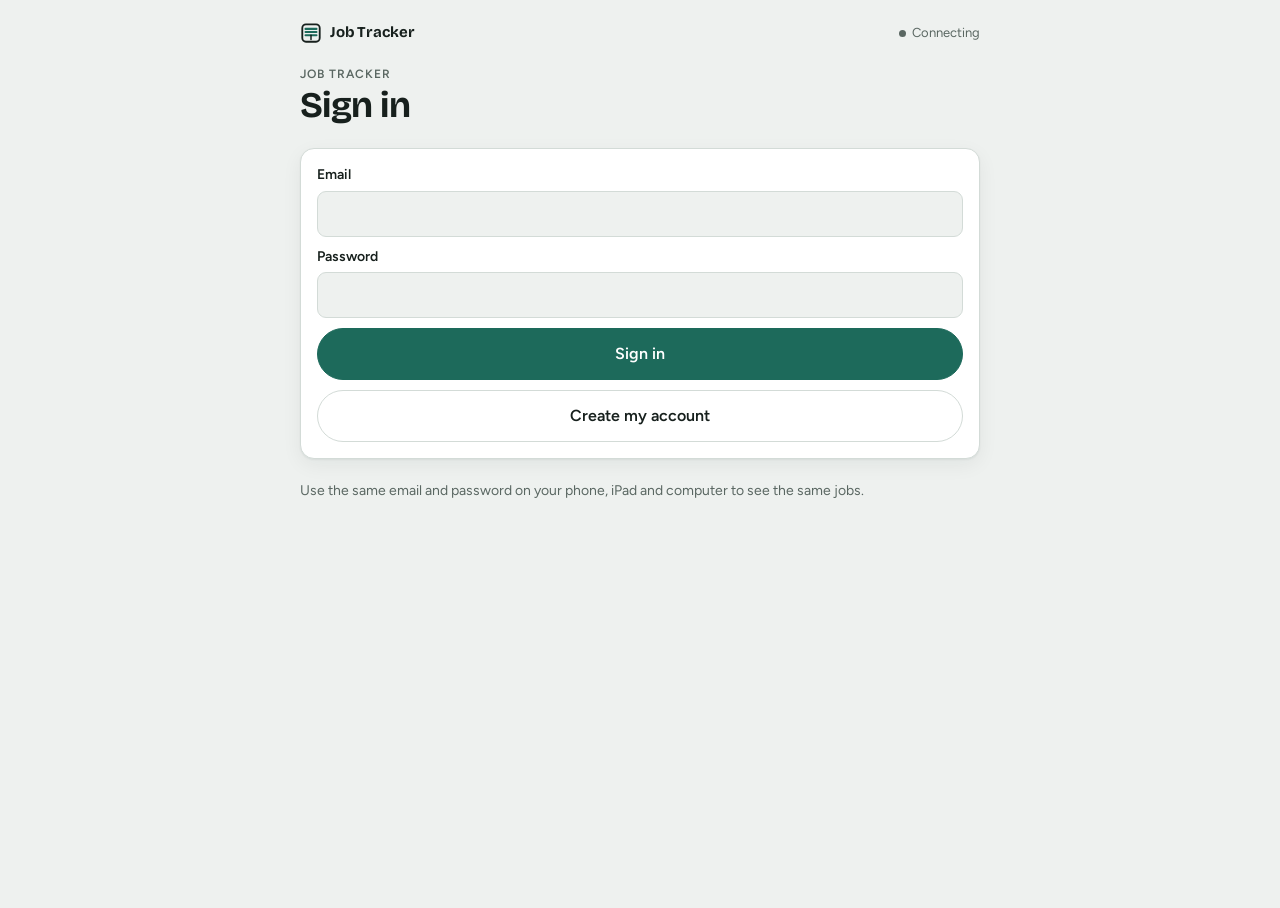
==== commit 4f5266aa: "Connect the app to the Supabase project; update Supabase library Co-Authored-By: Claude Opus 5.5 <no" ====
--- a/app/index.html
+++ b/app/index.html
@@ -353,7 +353,7 @@
 // Everything is kept on this device first (so the app works with no internet),
 // then synced to your own Supabase database whenever there's a connection.
 const S = { jobs: new Map(), events: new Map(), tasks: new Map(), meta: { contacts: [] }, loaded: false, mode: 'starting', sb: null, user: null, syncError: '', lastSync: '', msg: '' };
-const BAKED = { url: '', key: '' }; // Filled in once your database is set up, so every device just signs in.
+const BAKED = { url: 'https://zfdtnprrjhewdvepbovo.supabase.co', key: 'sb_publishable_gRPjEWbBBObRIwLcyvhvrw_Jo41UBPC' }; // Filled in once your database is set up, so every device just signs in.
 const CFG_KEY = 'jt-config';
 
 // Tiny IndexedDB helper: 'kv' holds saved data, 'blobs' holds files kept on this device.
